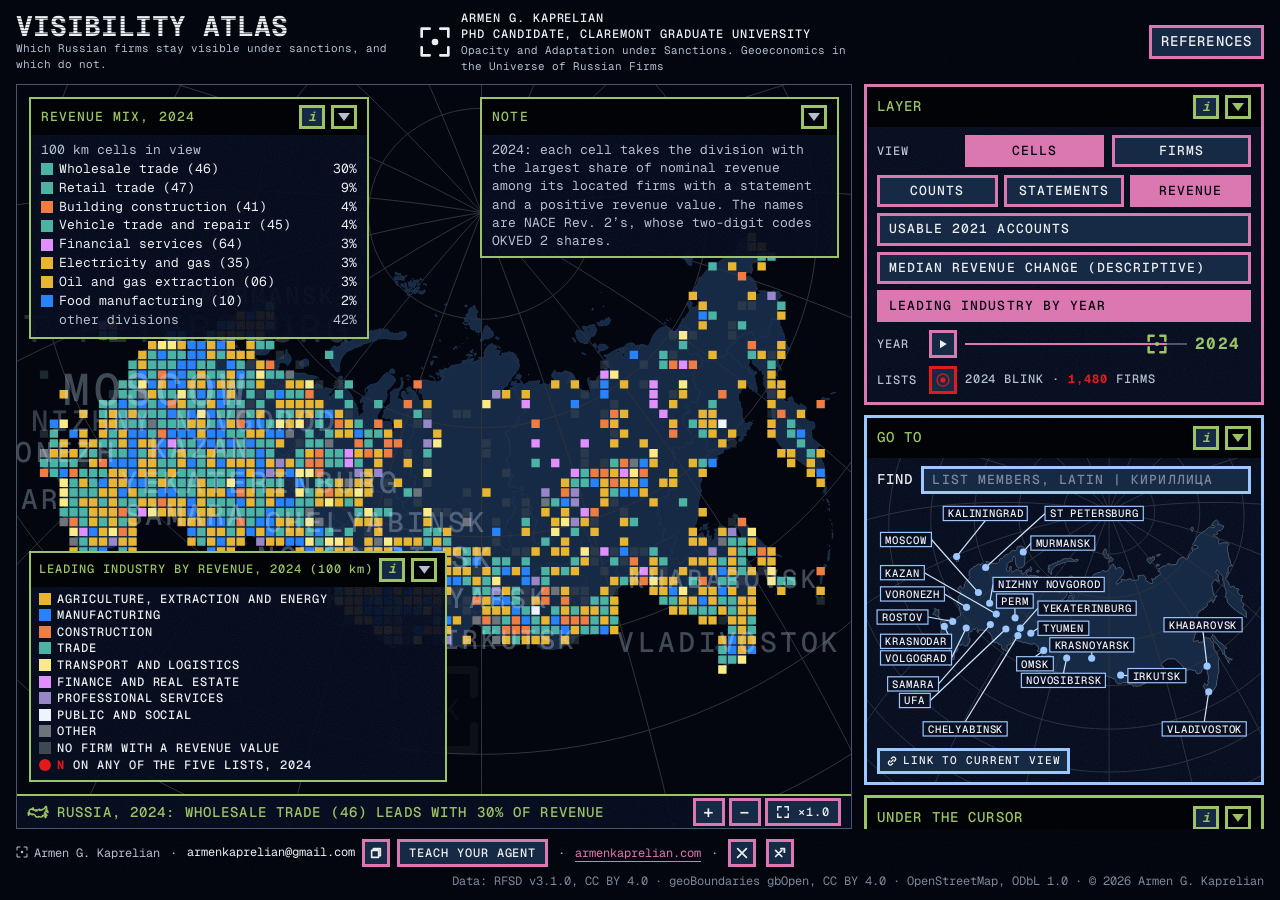
==== atlas/index.html @ c756eaf7 "Rename the Atlas year counter and replay control to Blink" ====
<!doctype html>
<html lang="en">
<meta charset="utf-8">
<meta name="viewport" content="width=device-width, initial-scale=1, viewport-fit=cover">
<meta name="author" content="Armen G. Kaprelian">
<link rel="icon" href="../favicon.svg" type="image/svg+xml">
<title>Visibility Atlas</title>
<meta name="claude:viewport-fit-sides" content="cover">
<meta name="build" content="local preview ec91ffa5ca37">
<style>
/* The atlas's and the explainer's Geist Mono, served from their own fonts/ folder (round 36, the author's decision of 2 November 2026, in
   place of IBM Plex Mono's fifteen subset files of round 20): Vercel's variable file, one face for every weight the pages use (400, 500 and
   700), from the geist npm package 1.9.0. SIL Open Font License 1.1: GeistMono-OFL.txt beside it. tools/publish-set.py inlines this file into
   both published pages; the lab's pages use the installed family and never load it. */
@font-face { font-family: 'Geist Mono'; font-style: normal; font-weight: 100 900; font-display: swap; src: url('fonts/GeistMono-Variable.woff2') format('woff2'); }
</style>
<style>
/* Layout: a map that fills the left, a reading panel on the right, provenance under every panel.
   Dark on every device, whatever the browser's colour scheme (round 10, 25 October 2026: the light media block is gone; the
   light theme and its button, round 15, were removed in round 30 on the author's request of 30 October 2026). The page shares the
   explainer's near-black navy stage with the lit navy land (round 9: css/theme.css). The two accents, fuchsia for
   the cursor layer and green for the context layer, never colour data; the full neon rests and the live variants show while
   something moves or has focus (the author's correction, 25 October 2026). */
:root {
  --stage: #03060E; --band: var(--stage); --bar: #020307; --land: #172A45; --border: #495669; --graticule: #2E333D;   /* the stage a step darker (round 15, the author's item 2: OKLab L 0.122, #060B18 at 0.152 before); the land, the panels and the data colours as they were */
  --ink: #ECEEF1; --muted: #B4C0D0; --dim: #7D889C; --grid: #0D162B; --panel: #091023; --panel-2: #0D162B;
  --accent: #79CDBF; --accent-strong: #C7F8E7; --fall: #F39523; --rise: #79CDBF; --below: #3C4852; --highlight: rgba(121,205,191,0.10);   /* the cyan ramp's steps 4 and 6; the diverging pair's classes 2 and 5 (round 10) */
  --ind-1: #E8B533; --ind-2: #2882F9; --ind-3: #ED7D43; --ind-4: #4CB3A4; --ind-5: #FBEB87; --ind-6: #E090FD; --ind-7: #9887C7; --ind-8: #ECF4FE; --ind-9: #6D747A;   /* the industry nine (round 10): the author's lit hues moved inside their semantic windows by the validator; the pairs in motion/README.md */
  --div-1: #FFB000; --div-2: #F39523; --div-3: #EA7719; --div-4: #50B5AA; --div-5: #79CDBF; --div-6: #A1E4D3; --zero: #6B7482;   /* the signed layers' pair (round 10): declines amber to orange, rises the cyan ramp's steps 3 to 5, the slate for no usable baseline */
  --control: #172A45; --control-on: #1F6F80; --treated: #E31A1C; --font: "Geist Mono", "DejaVu Sans Mono", "Liberation Mono", Menlo, Consolas, monospace;
  --cursor: #DB78B1; --cursor-live: #EB9AC6; --context: #9CC466; --context-live: #B9DC8D; --scheme: dark;   /* round 32 (1 November 2026, the author's instruction from a side chat's advice): warmer and a quarter less saturated than round 30's #EE69C0/#F49ED2 and #57CE70/#93E09E, OKLCH 0.70/0.14/346 and 0.77/0.13/128; measured: 6.6:1 and 9.5:1 as text on the panel, 7.1 and 10.1:1 for the stage on their fills, 27 normal, 22 protan and 14 deutan apart, 11.2 and 10.6 from the nearest data colour */
  --by: "Armen G. Kaprelian";   /* the authorship mark in the stylesheet (round 10, the author's item 17; read by nothing) */
  --go: #9CC8FF; --go-leader: #CFE6FF; --go-live: #FFFFFF;   /* the GO TO card's neutral: a cold pale blue for the card, its buttons, the minimap's dots and box strokes (the author's correction of 25 October, validated: 15.5 from the cyan ramp's pale end, 22.7 from the Manufacturing blue, 29.2 and 11.3 deutan from the fuchsia, 27.0 from the green); the minimap's leaders keep the paler ice; the hover full white */
  --ghost: #1F3350;   /* one step above the land (round 10): the hand-over outline, the ghost names, the hairline borders */
  --tile-ink: #CFE6FF;   /* the cursor tile's text (round 15, the author's item 6): a near-white ice, the minimap leaders' tone; 14.8:1 on the tile */
  --grain: url("data:image/svg+xml,%3Csvg xmlns='http://www.w3.org/2000/svg' width='128' height='128'%3E%3Cfilter id='g' x='0' y='0' width='100%25' height='100%25' color-interpolation-filters='sRGB'%3E%3CfeTurbulence type='fractalNoise' baseFrequency='0.9' numOctaves='2' stitchTiles='stitch' result='n'/%3E%3CfeColorMatrix in='n' type='matrix' values='0.333 0.333 0.333 0 0 0.333 0.333 0.333 0 0 0.333 0.333 0.333 0 0 0.333 0.333 0.333 0 0'/%3E%3CfeComponentTransfer%3E%3CfeFuncR type='linear' slope='2.5' intercept='-0.75'/%3E%3CfeFuncG type='linear' slope='2.5' intercept='-0.75'/%3E%3CfeFuncB type='linear' slope='2.5' intercept='-0.75'/%3E%3CfeFuncA type='linear' slope='2.5' intercept='-0.75'/%3E%3C/feComponentTransfer%3E%3CfeComponentTransfer%3E%3CfeFuncR type='discrete' tableValues='0 1'/%3E%3CfeFuncG type='discrete' tableValues='0 1'/%3E%3CfeFuncB type='discrete' tableValues='0 1'/%3E%3CfeFuncA type='table' tableValues='0.375 0 0.025'/%3E%3C/feComponentTransfer%3E%3C/filter%3E%3Crect width='128' height='128' filter='url(%23g)'/%3E%3C/svg%3E");   /* the surface grain (round 10, item 22): 2.5 percent on the dark theme */
  --grain-bar: url("data:image/svg+xml,%3Csvg xmlns='http://www.w3.org/2000/svg' width='128' height='128'%3E%3Cfilter id='g' x='0' y='0' width='100%25' height='100%25' color-interpolation-filters='sRGB'%3E%3CfeTurbulence type='fractalNoise' baseFrequency='0.9' numOctaves='2' stitchTiles='stitch' result='n'/%3E%3CfeColorMatrix in='n' type='matrix' values='0.333 0.333 0.333 0 0 0.333 0.333 0.333 0 0 0.333 0.333 0.333 0 0 0.333 0.333 0.333 0 0'/%3E%3CfeComponentTransfer%3E%3CfeFuncR type='linear' slope='2.5' intercept='-0.75'/%3E%3CfeFuncG type='linear' slope='2.5' intercept='-0.75'/%3E%3CfeFuncB type='linear' slope='2.5' intercept='-0.75'/%3E%3CfeFuncA type='linear' slope='2.5' intercept='-0.75'/%3E%3C/feComponentTransfer%3E%3CfeComponentTransfer%3E%3CfeFuncR type='discrete' tableValues='0 1'/%3E%3CfeFuncG type='discrete' tableValues='0 1'/%3E%3CfeFuncB type='discrete' tableValues='0 1'/%3E%3CfeFuncA type='table' tableValues='0.375 0 0.010'/%3E%3C/feComponentTransfer%3E%3C/filter%3E%3Crect width='128' height='128' filter='url(%23g)'/%3E%3C/svg%3E");   /* the title bars' grain (round 15): the panel tile with white at 0.010, so on #020307 the lift (about 2.5 levels) matches the drop the near-black allows */
  --grain-band: var(--grain);   /* the header and footer bands keep the panel grain (round 15) */
  --mk-tl: url("data:image/svg+xml,%3Csvg xmlns='http://www.w3.org/2000/svg' viewBox='0 0 8 8'%3E%3Cpath d='M1 7V1h6' fill='none' stroke='%23F49ED2' stroke-width='2' stroke-linecap='round' stroke-linejoin='round'/%3E%3C/svg%3E"); --mk-tr: url("data:image/svg+xml,%3Csvg xmlns='http://www.w3.org/2000/svg' viewBox='0 0 8 8'%3E%3Cpath d='M1 1h6v6' fill='none' stroke='%23F49ED2' stroke-width='2' stroke-linecap='round' stroke-linejoin='round'/%3E%3C/svg%3E"); --mk-br: url("data:image/svg+xml,%3Csvg xmlns='http://www.w3.org/2000/svg' viewBox='0 0 8 8'%3E%3Cpath d='M7 1v6H1' fill='none' stroke='%23F49ED2' stroke-width='2' stroke-linecap='round' stroke-linejoin='round'/%3E%3C/svg%3E"); --mk-bl: url("data:image/svg+xml,%3Csvg xmlns='http://www.w3.org/2000/svg' viewBox='0 0 8 8'%3E%3Cpath d='M7 7H1V1' fill='none' stroke='%23F49ED2' stroke-width='2' stroke-linecap='round' stroke-linejoin='round'/%3E%3C/svg%3E");   /* the focus-visible corners: the mark's brackets in the live cursor colour (W14b) */
  color-scheme: dark;
}
html, body { height: 100%; }
html { -webkit-text-size-adjust: 100%; text-size-adjust: 100%; }   /* round 19 (WebKit): iOS enlarges text when the phone turns to landscape without it */
body { margin: 0; background: var(--stage); color: var(--ink); font-family: var(--font); font-size: 14px; line-height: 1.4; font-variant-numeric: tabular-nums;
  padding-left: max(16px, env(safe-area-inset-left, 0px)); padding-right: max(16px, env(safe-area-inset-right, 0px)); padding-top: 10px; padding-bottom: max(10px, env(safe-area-inset-bottom, 0px)); box-sizing: border-box;   /* round 19 (WebKit): the bottom clears the home indicator */
  display: flex; flex-direction: column; gap: 10px; min-width: 0; }
/* The header, final (round 11, the author's item 8): three groups on one 44 px row, never touching. At the left the striped title with the tagline under it and no
   mark before it; at the centre one lock-up, the project mark at the height of two text lines (32 px) with the name and affiliation in tracked small capitals on the
   first line and the dissertation title in the muted tone on the second, left-aligned against the mark and centred as a unit on the header's width (two equal
   outer columns); at the right the REFERENCES button at the edge. Below about 1,400 px the lock-up drops the affiliation to a third line and lets the title wrap; on
   phones it stacks under the title, left-aligned. */
header { display: grid; grid-template-columns: minmax(0, 1fr) auto minmax(0, 1fr); align-items: center; column-gap: 18px; row-gap: 6px; min-height: 44px; flex: 0 0 auto; }   /* never shrinks over the map */
footer { flex: 0 0 auto; }
.hleft { display: grid; gap: 0; min-width: 0; justify-self: start; }
header h1 { font-size: 28px; line-height: 28px; margin: 0; font-weight: 700; text-transform: uppercase; }   /* VISIBILITY ATLAS (round 10); 28 px, the striped display size */
/* The striped display style (round 10, item 18): large type with half-opacity hairline gaps; on canvas eight bars per capital height, on the page a 3 px pitch (2 px bars, 1 px gaps,
   six and a half bars over the 19.5 px cap of a 28 px line) because a fractional pitch blurs under the mask's antialiasing; the mask's phase starts at the cap top (the
   baseline sits 24.5 px down a 28 px line box); on a span around the text, so the 18 px mark beside it stays whole; plain where masks are unsupported. */
@supports (mask-image: linear-gradient(#000, #000)) or (-webkit-mask-image: linear-gradient(#000, #000)) {
  .striped { -webkit-mask-image: repeating-linear-gradient(to bottom, #000 0, #000 2px, rgba(0, 0, 0, .5) 2px, rgba(0, 0, 0, .5) 3px); mask-image: repeating-linear-gradient(to bottom, #000 0, #000 2px, rgba(0, 0, 0, .5) 2px, rgba(0, 0, 0, .5) 3px); -webkit-mask-position: 0 5px; mask-position: 0 5px; }
}
.tagline { color: var(--muted); font-size: 11px; line-height: 16px; }   /* 11 px since round 11: the tagline must fit the outer column beside the centred lock-up at 1,600 px */
.hright { justify-self: end; display: flex; align-items: center; min-width: 0; }   /* the REFERENCES button at the right edge */
.lockup { justify-self: center; display: flex; align-items: center; gap: 10px; min-width: 0; }
.lockup .mk { width: 32px; height: 32px; margin: 0; flex: 0 0 auto; }
/* The byline and the about line (round 10, the author's item 16; in the lock-up since round 11): the name and affiliation in tracked small capitals, the dissertation title beneath in the muted tone, nothing larger. */
a.lockup { color: inherit; text-decoration: none; position: relative; }   /* the way home (28 October 2026): the lock-up links to the author's site, the name in the live fuchsia under the pointer */
a.lockup:hover .who { color: var(--cursor-live); }
.byline { text-align: left; min-width: 0; }
.byline .who { font-size: 12px; line-height: 16px; font-weight: 500; text-transform: uppercase; letter-spacing: 0.08em; color: var(--ink); white-space: nowrap; }
.byline .what { font-size: 11px; line-height: 16px; color: var(--muted); white-space: nowrap; }   /* 11 px (round 11): the lock-up's widest line, 561 px, leaves the outer columns room for the tagline at 1,600 px */
@media (max-width: 1599px) { .byline .who .sep { display: none; } .byline .who .aff { display: block; } .byline .what { white-space: normal; max-width: 400px; } }   /* below 1,600 px the affiliation on its own line and the title wrapping, so the three groups keep clear of each other (the tagline needs 436 px beside a two-line lock-up) */
.mk { display: inline-block; width: 1em; height: 1em; vertical-align: -0.12em; color: currentColor; }   /* the project mark (round 10, the author's item 14): four corner brackets and a centred dot */
footer .mk { width: 12px; height: 12px; margin-right: 6px; vertical-align: -1px; }
button, select { font: inherit; }
/* The chrome (round 10, the author's item 10 as corrected from the mock): every button carries a 3 px border in its role colour at rest, the live
   variant on hover, the pressed state the solid accent fill with the stage colour as text; no left-edge bar anywhere; the side column's cards 3 px,
   the map overlays their quieter widths; squared corners everywhere but the round listed-state glyphs; focus shows the mark's four corner brackets
   instead of a ring. Fuchsia: a control acts on the map (the Layer and Go to cards, the zoom box, the REFERENCES and pulse buttons, the tile); green:
   a panel only reads (the Under the cursor and chart cards, the legend, the note, the mix box, the scale bar, the strip, the method button). */
.btn { background: var(--control); color: var(--ink); border: 3px solid var(--cursor); border-radius: 0; padding: 4px 9px; cursor: pointer; position: relative; text-transform: uppercase; letter-spacing: 0.08em; font-weight: 500; }   /* interface labels in tracked capitals (round 10, the author's widening of T4) */
.btn:hover { border-color: var(--cursor-live); }
.btn:disabled { opacity: 0.4; cursor: default; }
.ui { text-transform: uppercase; letter-spacing: 0.08em; font-weight: 500; }   /* the same for spans: the year label and value, the mix box title, the view label, the note's label */
.u { text-transform: none; }   /* a unit symbol inside a tracked label keeps its case (km, m) */
.btn[aria-pressed="true"], .btn.on { background: var(--cursor); color: var(--stage); border-color: var(--cursor); }
.btn[aria-pressed="true"]:hover, .btn.on:hover { background: var(--cursor-live); border-color: var(--cursor-live); }
.btn.info { border-color: var(--context); color: var(--context); width: 28px; height: 28px; padding: 0; display: inline-grid; place-items: center; font-weight: 700; font-style: italic; text-transform: none; letter-spacing: 0; }   /* the method button: the green role (round 10) */
.btn.info:hover { border-color: var(--context-live); color: var(--context-live); }
.btn.info[aria-expanded="true"] { background: var(--context); color: var(--stage); border-color: var(--context); }
.btn.more { border-color: var(--context); color: var(--muted); font-size: 11px; padding: 2px 8px; justify-self: start; }
.btn.more:hover { border-color: var(--context-live); color: var(--ink); }
.btn:focus-visible, .toggle:focus-visible, .mapwrap:focus-visible, a.lockup:focus-visible { outline: none; }
.btn:focus-visible::after, .toggle:focus-visible::after, .mapwrap:focus-visible::after, a.lockup:focus-visible::after { content: ""; position: absolute; inset: -6px; pointer-events: none; z-index: 6; background: var(--mk-tl) left top / 8px 8px no-repeat, var(--mk-tr) right top / 8px 8px no-repeat, var(--mk-bl) left bottom / 8px 8px no-repeat, var(--mk-br) right bottom / 8px 8px no-repeat; }
.mapwrap:focus-visible::after { inset: 2px; }
main { flex: 1 1 auto; min-height: 0; display: grid; grid-template-columns: minmax(0, 1fr) clamp(400px, 20vw, 520px); gap: 12px; }   /* the side column: 400 px up to 2,000 px wide, then a fifth of the viewport to 520 px (the author's screen of 25 October, about 2,500 px wide, had the minimap and the cards at 400 px) */
/* Below 900 px the page scrolls: the map is a fixed-height block and the panels stack under it (the earlier
   viewport-locked layout squeezed the panels into a strip on a phone). */
@media (max-width: 900px) { html, body { height: auto; min-height: 100%; } main { display: block; } .mapwrap { height: 62vh; min-height: 360px; max-height: 560px; margin-bottom: 12px; } .side { overflow: visible; } header { display: flex; flex-wrap: wrap; align-items: center; } .hleft { flex: 1 1 auto; } .hright { margin-left: auto; } .lockup { flex: 1 0 100%; justify-content: flex-start; order: 3; } .byline .who { white-space: normal; } }   /* on phones the lock-up stacks under the title, left-aligned, the theme button at the right of the title row (round 11) */
.mapwrap { position: relative; min-height: 360px; background: var(--stage); border: 1px solid var(--border); border-radius: 0; overflow: hidden; cursor: grab; touch-action: none; user-select: none; -webkit-user-select: none; }
.mapwrap.dragging { cursor: grabbing; }
.mapwrap.clickable { cursor: pointer; }
.mapwrap.zoomable { cursor: zoom-in; }
.mapwrap canvas { position: absolute; inset: 0; width: 100%; height: 100%; display: block; }
#field, #field2d, #marks, #overlay { pointer-events: none; }
.mapwrap { --lift: 0px; }
.mapwrap.strip-open { --lift: 34px; }   /* the open line lifts the legend clear of itself (round 9's strip at 26 px, 34 px since round 10); since round 37 the zoom buttons sit inside the bar on a wide map and only a phone-width map's zoom column lifts with it */
.mapwrap.strip-open.narrow { --lift: 58px; }   /* the two-line form on a phone-width map (round 12, part D) */
.maplegend { position: absolute; left: 12px; bottom: calc(12px + var(--lift)); background: color-mix(in srgb, var(--panel) 92%, transparent); padding: 6px 8px; border-radius: 0; border: 2px solid var(--context); font-size: 12px; line-height: 1.3; max-width: calc(100% - 136px); max-height: calc(100% - 24px - var(--lift)); overflow-y: auto; box-sizing: border-box; }   /* a legend taller than the map (the industry legend on a phone) scrolls inside it (round 9) */   /* clears the right-hand column (the zoom box and the scale bar, 100 px) with margins */
.lhead { display: flex; align-items: center; gap: 6px; }
.lhead .ltitle { flex: 1 1 auto; min-width: 0; }
.toggle { background: transparent; color: var(--muted); border: 3px solid var(--context); border-radius: 0; width: 26px; height: 24px; padding: 0; cursor: pointer; font-size: 12px; line-height: 1; flex: 0 0 auto; position: relative; display: grid; place-items: center; }
.toggle::before { content: ""; display: block; width: 12px; height: 8px; background: currentColor; clip-path: polygon(0 0, 100% 0, 50% 100%); }   /* the triangle drawn, not set in type (the author's request of 25 October 2026): 12 by 8 px inside the 20 by 18 px box, the same on every device; collapsed, it points right */
.toggle[aria-expanded="false"]::before { width: 8px; height: 12px; clip-path: polygon(0 0, 100% 50%, 0 100%); }
.toggle:hover { border-color: var(--context-live); color: var(--ink); }
.maplegend .sw { display: inline-block; width: 12px; height: 12px; vertical-align: -2px; margin-right: 6px; border-radius: 0; }
.maplegend .sw.dot { border-radius: 50%; box-sizing: border-box; }
.maplegend .sw.bars { background: var(--c); -webkit-mask-image: repeating-linear-gradient(to bottom, #000 0, #000 2px, rgba(0, 0, 0, .5) 2px, rgba(0, 0, 0, .5) 3px); mask-image: repeating-linear-gradient(to bottom, #000 0, #000 2px, rgba(0, 0, 0, .5) 2px, rgba(0, 0, 0, .5) 3px); }   /* a ramp swatch as five 2 px bars with half-opacity 1 px gaps (round 10; a hard-stop stripe, not a tonal gradient) */
.loc { text-transform: uppercase; letter-spacing: 0.08em; font-weight: 500; }   /* place names in tracked capitals (round 10) */
.tooltip b.loc { font-size: 11.5px; }
.kv b.loc { font-size: 12px; }
.maplegend .row { margin: 1px 0; text-transform: uppercase; letter-spacing: 0.08em; font-weight: 500; padding-left: 18px; text-indent: -18px; }   /* legend row labels in tracked capitals (round 10); a wrapped row hangs under its text, not under the swatch */
.maplegend .row.p { text-transform: none; letter-spacing: 0; font-weight: 400; padding-left: 0; text-indent: 0; }   /* the legend's sentence lines stay mixed case */
.lhead .ltitle { text-transform: uppercase; letter-spacing: 0.08em; font-weight: 500; color: var(--context); }   /* the overlays' titles in the neon green (25 October) */
.lhead .ltitle b { font-weight: 500; }
.mapnote { position: absolute; right: 12px; top: 12px; background: color-mix(in srgb, var(--panel) 92%, transparent); padding: 6px 10px; border-radius: 0; border: 2px solid var(--context); font-size: 13px; color: var(--muted); max-width: 43%; box-sizing: border-box; }   /* 43 percent beside the legend's 53 (round 10: the wider type) */
.mapnote .nhead { display: flex; align-items: center; justify-content: space-between; gap: 10px; }   /* the title row with the toggle at the top right, as on every other panel (round 15, the author's rule of 26 October 2026; the toggle had stood at the left) */
.mapwrap.narrow .mapnote { font-size: 11.5px; line-height: 1.3; max-width: 62%; }   /* a phone-width map: a smaller, wider note that ends above the scale bar (round 10) */
.mapwrap:not(.narrow) .maplegend { max-width: min(calc(100% - 256px), 53%); }   /* the legend and the note never share the map's width (round 10) */
.mapwrap.mix-on .maplegend { max-height: calc(100% - 74px - var(--lift)); }   /* with the mix box present the legend ends below its stub and scrolls inside (round 10) */
.mapnote .nlabel { color: var(--context); }
.mixbox { position: absolute; left: 12px; top: 12px; z-index: 3; background: color-mix(in srgb, var(--panel) 92%, transparent); padding: 6px 10px 8px; border-radius: 0; border: 2px solid var(--context); font-size: 13px; width: 340px; max-width: calc(100% - 24px); box-sizing: border-box; }   /* the revenue mix (round 9: the industry layer's live breakdown */
.mixbox .mhead { display: flex; align-items: center; gap: 6px; }
.mixbox .mhead b { flex: 1 1 auto; min-width: 0; text-transform: uppercase; letter-spacing: 0.08em; font-weight: 500; color: var(--context); }
.mixbox .r { display: flex; align-items: baseline; gap: 6px; line-height: 1.45; }
.mixbox .r .sw { flex: 0 0 auto; width: 12px; height: 12px; border-radius: 0; align-self: center; }
.mixbox .r .nm { flex: 1 1 auto; min-width: 0; overflow: hidden; text-overflow: ellipsis; white-space: nowrap; }
.mixbox .r .pc { flex: 0 0 auto; font-variant-numeric: tabular-nums; }
.mixbox #mixrows { min-height: calc(9 * 1.45em); }
.mixbox.closed { width: auto; }
.zoombox { position: absolute; right: 12px; bottom: calc(12px + var(--lift)); z-index: 4; width: 220px; box-sizing: border-box; display: flex; flex-direction: row; gap: 4px; padding: 4px; border-radius: 0; border: 2px solid var(--cursor); background: color-mix(in srgb, var(--panel) 92%, transparent); }
.zoombox .btn { flex: 0 0 40px; width: 40px; min-width: 0; height: 40px; padding: 0; display: grid; place-items: center; font-size: 22px; line-height: 1; font-weight: 500; }
.zoombox #zoom-fit { flex: 1 1 auto; width: auto; display: flex; align-items: center; justify-content: center; gap: 10px; }   /* the fit button takes the row's remaining width and shows the zoom as a factor of the country view (round 12, part D) */
.zoombox .zf { font-size: 12px; font-weight: 500; letter-spacing: 0.08em; font-variant-numeric: tabular-nums; }
.zoombox .btn svg { width: 18px; height: 18px; }
.mapwrap.narrow .zoombox { flex-direction: column; width: 100px; }   /* a phone-width map keeps the column */
.mapwrap.narrow .zoombox .btn { flex: 0 0 auto; width: 100%; }
@media (pointer: coarse) { .zoombox .btn { height: 44px; } }
/* Round 37 (the author's request of 3 November 2026): on a map 600 px wide or more the zoom buttons sit at the right end of the context line, the map's footer, in
   place of a box floating above it; the script moves the box into the line there (applyStrip). The line is the box's frame, so the box loses its own. */
.ctx > .zoombox { position: static; margin-left: auto; width: auto; flex: 0 0 auto; border: 0; padding: 0; background: transparent; background-image: none; gap: 4px; pointer-events: auto; z-index: auto; }
.ctx > .zoombox .btn { flex: 0 0 32px; width: 32px; height: 28px; font-size: 18px; }
.ctx > .zoombox #zoom-fit { flex: 0 0 auto; width: auto; padding: 0 8px; gap: 8px; }
.ctx > .zoombox .btn svg { width: 14px; height: 14px; }
@media (pointer: coarse) { .ctx > .zoombox .btn { height: 36px; } .ctx:not(.narrow) { height: 44px; } .mapwrap.strip-open:not(.narrow) { --lift: 44px; } }
/* The cursor tile (round 9): the glance view that follows the cursor, its border in the cursor colour (muted at rest, full while
   the cursor moves), tabular monospace figures, a class-mix bar on the industry layer and a footer with the coordinate and the scale. */
.tooltip { position: absolute; pointer-events: none; background: var(--panel); color: var(--ink); border: 2px solid var(--cursor); border-radius: 0; padding: 7px 9px; font-size: 13px; line-height: 1.35; max-width: min(320px, calc(100% - 16px)); display: none; z-index: 5; font-variant-numeric: tabular-nums; transition: border-color .15s; }
.tooltip b { font-variant-numeric: tabular-nums; }
.mapwrap.cursor-live .tooltip { border-color: var(--cursor-live); }
.mapwrap.narrow .tooltip { max-width: 64%; font-size: 12px; padding: 5px 7px; line-height: 1.3; }
.mapwrap.narrow .tooltip.docked { max-width: none; box-sizing: border-box; }   /* the docked tile on a phone map (round 14): the map's width less 12 px margins, set by the script as its outer width */
.mapwrap.narrow .t-foot { font-size: 11px; }   /* a phone-width map: the tile leaves room beside it for the zoom box and the scale bar (round 9) */
.tile .num { font-family: var(--font); font-size: 12px; font-variant-numeric: tabular-nums; }
.t-foot { display: flex; flex-wrap: wrap; justify-content: space-between; gap: 2px 10px; margin-top: 5px; padding-top: 4px; border-top: 1px solid var(--grid); font-size: 11.5px; color: var(--context); white-space: nowrap; }
.t-foot .firms { flex: 1 0 100%; }
/* The tile's profile box (round 15, the author's item 9) was removed in round 30 (the author's request of 30 October 2026): the profile shows in the UNDER THE CURSOR card only. */
/* The PROFILE block in the UNDER THE CURSOR card (9C): the whole profile of the region, the city window or the listed firm under the cursor. */
.profile { margin: 8px 0 4px; padding-top: 6px; border-top: 1px solid var(--grid); font-size: 12px; line-height: 1.4; }
.profile .ph { color: var(--muted); text-transform: uppercase; letter-spacing: 0.08em; font-weight: 500; font-size: 11px; margin-bottom: 3px; }
.profile p { margin: 0; }   /* the firms in view on their own line under the coordinate and the scale (round 11, item 3) */
.mapwrap.cursor-live .t-foot { color: var(--context-live); }
.tooltip .t-l1 { display: flex; justify-content: space-between; align-items: center; gap: 10px; }   /* the Cells view's first line with the listed count at its right end (round 14) */
.tooltip .lc { flex: 0 0 auto; display: inline-flex; align-items: center; gap: 5px; color: var(--treated); font: 700 19px/1 var(--font); font-variant-numeric: tabular-nums; }
.tooltip .lc .dot { width: 10px; height: 10px; border-radius: 50%; background: var(--treated); }   /* the legend's solid red dot, 10 px since round 15 (the author's item 6; 14 px before) */
.maplegend .lcn { color: var(--treated); font-weight: 700; }
.lhead .btn.info.linfo, .mhead .btn.info.linfo, .chead .btn.info.cinfo { width: 26px; height: 24px; flex: 0 0 auto; font-size: 13px; }   /* every i at the toggle's size, just left of it (round 15, the author's rule of 26 October 2026) */   /* the legend's reading side (round 14): the METHOD button's green "i", at the collapse toggle's size */
.btn.info[aria-pressed="true"] { background: var(--context); color: var(--stage); border-color: var(--context); }
.maplegend .lg-read { width: 0; min-width: 100%; }   /* the reading side wraps to the key side's width and never widens the box */
.maplegend:not(.reading) .lg-read { display: none; }
.maplegend.reading .lg-key { visibility: hidden; height: 0; overflow: hidden; }   /* hidden, the key side still sets the box's width */
.maplegend .lg-read .row.p { margin: 4px 0; }
.maplegend .row.h { padding-left: 0; text-indent: 0; margin-top: 6px; color: var(--muted); }   /* a group's header inside the key: the listed marks (round 14) */
#tipbody { color: var(--tile-ink); }   /* the tile's text in its own ice (round 15, item 6; round 14 had the GO TO card's) */
.find { display: flex; align-items: center; gap: 8px; margin: 0 0 10px; }   /* the search by name in the GO TO card (round 14): FIND on the input's row like VIEW, METHOD and YEAR, the field in the card's ice with square corners */
.find .flabel { flex: 0 0 auto; }
.fbox { position: relative; flex: 1 1 auto; min-width: 0; }
.fbox input, .linkfield { width: 100%; box-sizing: border-box; background: var(--control); color: var(--ink); border: 3px solid var(--go); border-radius: 0; padding: 5px 8px; font: 13px/1.3 var(--font); }
.fbox input::placeholder { color: var(--dim); opacity: 1; text-transform: uppercase; letter-spacing: 0.08em; font-weight: 500; }   /* the placeholder is interface text: the card's tracked capitals; typed names keep their case */
@media (max-width: 399.98px) { .fbox input::placeholder { font-size: 12px; } }   /* a phone's input is too narrow for the placeholder at 13 px: the preset buttons' 12 px (the author's rule; it fits from a 379 px viewport) */
@media (max-width: 378.98px) { .fbox input::placeholder { font-size: 11px; } }   /* narrower phones (375 and 360 px): 11 px, the page's smallest text, rather than a clipped placeholder */
.fbox input { height: 28px; padding-top: 0; padding-bottom: 0; }   /* 28 px, the height of the i buttons and the year row's pulse button (round 15, item 5.3B; 33 px before) */
.fbox input:focus, .linkfield:focus { outline: none; border-color: var(--go-live); }
.flist { position: absolute; left: 0; right: 0; top: calc(100% - 3px); z-index: 8; background: var(--panel); border: 3px solid var(--go); max-height: 360px; overflow-y: auto; }
.flist .fo { display: block; width: 100%; text-align: left; background: transparent; color: var(--ink); border: 0; border-radius: 0; padding: 5px 8px; font: 13px/1.3 var(--font); cursor: pointer; }
.flist .fo + .fo { border-top: 1px solid var(--grid); }
.flist .fo.on, .flist .fo:hover { background: var(--control); }
.flist .fo .fm { display: block; margin-left: 16px; color: var(--muted); font-size: 12px; }
.flist .none { padding: 6px 8px; color: var(--muted); font-size: 12px; text-transform: uppercase; letter-spacing: 0.08em; font-weight: 500; }
.linkrow { display: flex; align-items: center; gap: 8px; margin-top: 8px; flex-wrap: wrap; }   /* the link to this view (round 14), under the presets */
.linkrow .btn { font-size: 11px; padding: 2px 6px; display: inline-flex; align-items: center; gap: 5px; }
.linkrow .btn svg { width: 12px; height: 12px; display: block; }
.linkrow .lstatus { font-size: 11px; color: var(--muted); text-transform: uppercase; letter-spacing: 0.08em; font-weight: 500; }
.linkfield { margin-top: 6px; font-size: 12px; }   /* the tile's text in the GO TO card's ice (round 14, the author's request); the footer keeps the reading green, the listed count its red */
@supports (-webkit-touch-callout: none) { .fbox input, .linkfield { font-size: 16px; } }   /* round 19 (WebKit): iOS zooms the page into a focused field under 16 px; only iOS WebKit knows this property, so other browsers keep 13 and 12 px */
/* The context line (round 9: one quiet line along the bottom of the map in the context colour, with the region's outline; round 37, the author's request of
   3 November 2026: the map's footer, the sentence at its left and the zoom buttons at its right end, so nothing floats above it and nothing changes size;
   its rule the neutral of the page's bands with the .neutral class, the reading green without it, for the author's pick). */
.ctx { position: absolute; left: 0; right: 0; bottom: 0; height: 34px; display: flex; align-items: center; gap: 8px; padding: 0 10px; box-sizing: border-box; background: color-mix(in srgb, var(--panel) 92%, transparent); border-top: 2px solid var(--context); font-size: 13px; color: var(--context); z-index: 3; pointer-events: none; }   /* the context line: 34 px (round 10) */
.ctx.neutral:not(.narrow) { border-top: 1px solid var(--border); }
.ctx:not(.narrow) .toggle { display: none; }   /* round 37: the map's footer does not collapse; the phone's two-line form keeps its toggle */
.ctx .toggle { pointer-events: auto; color: var(--context); }
.ctx.narrow .ctxt .t { white-space: normal; }   /* the phone's two-line form (round 12, part D) */
.ctx .toggle:hover { color: var(--context-live); }
.ctx.closed { left: auto; right: 244px; bottom: 12px; height: auto; padding: 2px; border-top: 0; border-radius: 0; }   /* the stub clears the 220 px zoom row (12 + 220 + 12) */
.mapwrap.narrow .ctx.closed { right: 12px; bottom: 156px; }   /* a phone-width map: the stub above the zoom column (12 + 140 + 4), where the ruler sat until round 30 */
@media (pointer: coarse) { .mapwrap.narrow .ctx.closed { bottom: 168px; } }   /* above a touch phone's taller zoom column (12 + 152 + 4), after the rule above so it wins */
.ctx.closed .glyph, .ctx.closed .ctxt { display: none; }
.ctx .glyph { width: 22px; height: 22px; flex: 0 0 auto; overflow: visible; }
.ctx .glyph path { fill: none; stroke: var(--context); stroke-width: 1.5; stroke-linejoin: round; stroke-linecap: round; stroke-dasharray: 100; stroke-dashoffset: 0; opacity: 1; transition: stroke-dashoffset .4s ease-out, opacity .3s, stroke .3s; }
.ctx .glyph path.live { stroke: var(--context-live); }
.ctx .glyph path.nt { transition: none; }
.ctx .glyph path.out { opacity: 0; }
/* The context line (round 9; the data wire that scrolled here from round 10 was removed in round 30, the author's request of 30 October 2026): the two stacked
   spans crossfade as round 9's strip did and take the short form when the full one would clip; on a phone-width map one fact at a time over two lines of 13 px. */
.ctxt { position: relative; flex: 1 1 auto; min-width: 0; height: 24px; line-height: 24px; font-size: 14px; overflow: hidden; pointer-events: auto; display: flex; align-items: center; }
.ctxt > .lead { display: grid; flex: 1 1 auto; width: auto; max-width: 100%; min-width: 0; height: 24px; color: var(--context); }
.ctx.narrow .ctxt, .ctx.narrow .ctxt > .lead { height: 48px; font-size: 13px; }   /* 36 characters a line */
.ctx.narrow:not(.closed) { height: 58px; padding: 0 6px 0 10px; }
.ctx.narrow .ctxt .t.tip { text-transform: none; letter-spacing: 0; font-weight: 400; }   /* a tip of up to 68 characters fits two lines in sentence case; in capitals it would need three */
.ctxt .t:not(.tip) { text-transform: uppercase; letter-spacing: 0.08em; font-weight: 500; }   /* the line in tracked capitals (round 15, the author's decision of 26 October 2026); unit symbols keep their case through .u */
.ctxt .t { grid-area: 1 / 1; min-width: 0; white-space: nowrap; overflow: hidden; text-overflow: ellipsis; opacity: 1; transition: opacity .3s, color .3s; }
.ctxt .t.hid { opacity: 0; }
.ctxt .t.live { color: var(--context-live); }
.ctxt .num { font-variant-numeric: tabular-nums; }
.ctxt .t.tip { text-transform: uppercase; letter-spacing: 0.08em; font-weight: 500; }   /* the strip's tips in tracked capitals (round 10) */
@media (prefers-reduced-motion: reduce) { .ctx .glyph path, .ctxt .t, .tooltip { transition: none !important; } .slider .thumb path { transition: none !important; transform: none !important; } .yearrow .yr, .slider .thumb, .yearrow .pulse { transition: none !important; } }
.side { display: flex; flex-direction: column; gap: 10px; min-width: 0; overflow: auto; }
.card { background: var(--panel); border-radius: 0; border: 3px solid var(--context); padding: 8px 10px; min-width: 0; }
.card.act { border-color: var(--cursor); }
/* The GO TO card (round 10, the author's item 21): travel neither acts on the data nor reads it, so the card and its buttons take the page's neutral, the ink,
   with the pressed city (the preset the camera sits at) in a solid ink fill and the hover in full white; every other panel keeps its role colour. */
.card.go { border-color: var(--go); position: relative; isolation: isolate; }
.cardgrat { position: absolute; left: 0; top: 0; z-index: -1; pointer-events: none; overflow: hidden; }   /* the graticule behind the GO TO card's controls (round 15, item 14A revised): above the card's own background, below everything in it */
.cardgrat path { fill: none; stroke: var(--graticule); stroke-width: 1; vector-effect: non-scaling-stroke; }   /* the GO TO card's neutral (item 21, amended 25 October): travel neither acts on the data nor reads it */
.card.go .btn { border-color: var(--go); }
.card.go .btn:hover { border-color: var(--go-live); }
.card.go .btn[aria-pressed="true"] { background: var(--go); color: var(--stage); border-color: var(--go); }
.card.go .btn.info { border-color: var(--context); } .card.go .btn.info:hover { border-color: var(--context-live); }   /* the GO TO card's i in the green of every i (round 15, the author's item 5.3) */
.card.go .btn[aria-pressed="true"]:hover { background: var(--go-live); border-color: var(--go-live); }
.card h2 { font-size: 14px; letter-spacing: 0.08em; text-transform: uppercase; color: var(--context); margin: 0; font-weight: 500; }
/* Collapse toggles on the six cards (the author's addition of 25 October, before step 5): the map overlays' square toggle at the right of the title row, in the neon green with the
   fuchsia focus corners; collapsed, a card shows its title row only; the state remembered per viewer; all open by default on every screen. */
.chead { display: flex; align-items: center; justify-content: space-between; gap: 8px; min-width: 0; }
.chead h2 { flex: 1 1 auto; min-width: 0; }
.chead .ctoggle { margin-left: -2px; }   /* the i and the toggle 6 px apart, as in the legend's title row */
/* The cards' reading blocks (round 15): under the title row, closed by default and remembered per viewer; the chart's or the panel's caption, how to read it and what the
   chapter finds there, in the muted tone at 12 px. */
.cread { color: var(--muted); font-size: 12px; line-height: 1.4; margin: 0 0 8px; padding-bottom: 8px; border-bottom: 1px solid var(--grid); }
.cread p { margin: 0 0 6px; }
.cread p:last-child { margin-bottom: 0; }
.cread .h { color: var(--ink); text-transform: uppercase; letter-spacing: 0.08em; font-weight: 500; font-size: 11px; }
.mixbox .mread { font-size: 12px; line-height: 1.4; color: var(--muted); }
.mixbox .mread p { margin: 0 0 6px; }
.ctoggle { color: var(--context); }
.card .cbody { margin-top: 8px; }   /* the card titles in the neon green at rest (the author's correction of 25 October; 14.4:1 on the panel) */
.card .prov { color: var(--dim); font-size: 12px; margin-top: 6px; line-height: 1.35; }
/* The method block (round 10, the author's correction): under VIEW, a green i button toggles the block, collapsed by default and remembered; the block shows two lines
   under a fade with a More toggle (remembered too); the first section follows the view and the layer, the second holds the reading notes. */
.method { display: grid; gap: 6px; margin: 0 0 8px; padding-bottom: 8px; border-bottom: 1px solid var(--grid); }   /* under the LAYER card's title row since round 15, ruled off like the other cards' reading blocks */
.method[hidden] { display: none; }   /* the hidden attribute must win over the grid display */
[hidden] { display: none !important; }   /* as the published host's skeleton rules (round 10): a hidden element never shows through its own display rule, the pulse button in the Cells view included */
/* The surface grain (round 10, the author's item 22): one 128 px fractal-noise tile (feTurbulence, two octaves, stitched, desaturated) as a second background layer on every
   chrome surface, each pixel black or white with an alpha sized to the theme's surface so the lift and the drop are equal (about 6 levels, 2.5 percent of the range; the header and footer bands with their own alphas), composited normally; never on the map
   canvas or in the video; the audit's guard measures the text contrast on a grained patch against the plain surface (within 0.05). The nograin class clears it for that measure. */
.card, .maplegend, .tooltip, .mixbox, .ctx, .zoombox, .mapnote, .popout, header, footer { background-image: var(--grain); background-size: 128px 128px; background-repeat: repeat; }
header, footer { background-color: var(--band); background-image: var(--grain-band); }   /* the bands (round 15): the stage and the panel grain */
/* The title bars (round 15, the author's revision of 26 October 2026, for every panel): the row with the title, the i and the toggle on a bar halfway from the stage to black
   (#020307, the sRGB midpoint of #03060E and #000000). The bar spans the panel
   inside its border, as its top layer: over the GO TO card's graticule, which runs on under it. A collapsed panel is its bar. */
.card > .chead, .maplegend > .lhead, .mapnote > .nhead, .mixbox > .mhead, .popout > .pohead { background-color: var(--bar); background-image: var(--grain-bar); background-size: 128px 128px; background-repeat: repeat; }
.card > .chead { margin: -8px -10px 0; padding: 8px 10px; }
.card.collapsed > .chead { margin-bottom: -8px; }
.maplegend > .lhead { margin: -6px -8px 0; padding: 5px 8px; }
.maplegend > .lbody { margin-top: 5px; }
.maplegend:has(> .lbody[hidden]) > .lhead { margin-bottom: -6px; }
.mapnote > .nhead { margin: -6px -10px 0; padding: 6px 10px; }
.mapnote > .lbody { margin-top: 6px; }
.mapnote:has(> .lbody[hidden]) > .nhead { margin-bottom: -6px; }
.mixbox > .mhead { margin: -6px -10px 0; padding: 6px 10px; }
.mixbox > #mixbody { margin-top: 6px; }
.mixbox.closed > .mhead { margin-bottom: -8px; }
.popout > .pohead { margin: -8px -10px 0; padding: 8px 10px; }
.nograin .card, .nograin .maplegend, .nograin .tooltip, .nograin .mixbox, .nograin .ctx, .nograin .zoombox, .nograin .mapnote, .nograin .popout, .nograin header, .nograin footer, .nograin .card > .chead, .nograin .maplegend > .lhead, .nograin .mapnote > .nhead, .nograin .mixbox > .mhead, .nograin .popout > .pohead { background-image: none; }

.method .mtext p { margin: 0 0 6px; }
.method .mtext h3 { font-size: 12px; margin: 6px 0 2px; color: var(--muted); }
.method .mtext.clamped { max-height: calc(2 * 1.35 * 12px); overflow: hidden; -webkit-mask-image: linear-gradient(to bottom, black 45%, transparent 100%); mask-image: linear-gradient(to bottom, black 45%, transparent 100%); }
.method .mtext.clamped h3, .method .mtext.clamped #methodread, .method .mtext.clamped #layerprov { display: none; }   /* the clamp shows the intro's first two lines */
.controls { display: flex; flex-wrap: wrap; gap: 6px; }
.controls .btn { font-size: 13px; }
#modes { margin-bottom: 8px; display: grid; grid-template-columns: auto 1fr 1fr; align-items: center; gap: 6px 8px; }   /* the view as an equal pair after its label; its label and the layers' group names share one column (round 15, the author's choice of 27 October 2026: C, revised) */
#layers { display: grid; grid-template-columns: auto 1fr; gap: 6px 8px; align-items: start; }   /* the layers in three groups, each name at the left of its buttons, the buttons one width, their labels at the left */
#layers .btn { grid-column: 1 / -1; text-align: left; }   /* round 32 (1 November 2026): the layer buttons span the card under the group tabs */
#layers .gtabs { grid-column: 1 / -1; display: grid; grid-template-columns: 1fr 1fr 1fr; gap: 6px; }   /* the group tabs, COUNTS | STATEMENTS | REVENUE (round 32) */
#layers .gtabs .btn { grid-column: auto; text-align: center; }
#layers .btn.fmark { grid-column: 2; }
#layers .btn[hidden] { display: none; }
#layers .glabel { grid-column: 1; padding-top: 7px; }   /* level with the first button's text */
#layerprov .h { color: var(--ink); text-transform: uppercase; letter-spacing: 0.08em; font-weight: 500; font-size: 11px; }   /* the new layers' reading texts (round 16) */
#layerprov .rb { display: block; margin-top: 6px; }   /* one short block per head (round 16) */
#layers .glabel:not(:first-child), #layers .glabel:not(:first-child) + .btn { margin-top: 4px; }   /* a little air between the groups */
#modes .modelabel, #layers .glabel { width: calc(10ch + 0.8em); color: var(--muted); font-size: 12px; text-transform: uppercase; letter-spacing: 0.08em; font-weight: 500; }   /* one width for VIEW and the three names, the width of STATEMENTS */
#modes .modelabel { align-self: center; text-transform: uppercase; letter-spacing: 0.08em; font-weight: 500; }
.yearrow { margin-top: 8px; }
/* The year block as two rows of the card (round 37, the author's request of 3 November 2026 after four forms were set aside): each row is a label at the start of
   the card's label column (the VIEW label's width, 10ch + 0.8em at 12 px), its button at the column's end, and its content in the column where CELLS and the layer
   buttons begin, so the slider and the LISTS sentence share one left edge and the run and red buttons stand in one column. YEAR: the run button, the slider, the
   value. LISTS: the red button and its count, the firms added to one of the five lists in the year shown (round 15's item 4B, shortened to one line). The blink
   comparator that shared the second line (item 7A) was removed in round 30. */
.yearrow .yline, .yearrow .yline2 { display: grid; grid-template-columns: calc(10ch + 0.8em) minmax(80px, 1fr) auto; column-gap: 8px; align-items: center; font-size: 12px; }
.yearrow .yline2 { margin-top: 8px; }
.yearrow .yline2[hidden] { display: none; }
.yearrow .rlabel { grid-area: 1 / 1; justify-self: start; color: var(--muted); font-size: 12px; text-transform: uppercase; letter-spacing: 0.08em; font-weight: 500; }   /* as VIEW and MARKS */
.yearrow .yrun, .yearrow .pulse { grid-area: 1 / 1; justify-self: end; }
.yearrow .slider { grid-column: 2; }
.yearrow .yr { grid-column: 3; }
.yearrow .plabel { grid-column: 2 / -1; min-width: 0; text-transform: uppercase; letter-spacing: 0.08em; font-weight: 500; font-size: 12px; line-height: 1.3; color: var(--muted); }   /* the count and its sentence under the slider, on two lines only where the column is short */
.yearrow .plabel.zero { opacity: 0.55; }   /* no firm added that year: the counter and its sentence dim beside the disabled red button (0.4); text tied to a disabled control */
.yearrow .plabel b { color: var(--treated); font-weight: 700; }   /* the count in the listed red, as the tile's and the legend's counts */
.yearrow .ybtn { font-size: 12px; height: 28px; padding: 0 8px; display: inline-flex; align-items: center; gap: 6px; }
.yearrow .yrun { width: 28px; padding: 0; justify-content: center; }
.yearrow .yrun svg { width: 12px; height: 12px; display: block; }
.yearrow .yrun .pause, .yearrow .yrun[aria-pressed="true"] .play { display: none; }
.yearrow .yrun[aria-pressed="true"] .pause { display: inline; }
@media (pointer: coarse) { .yearrow .ybtn { height: 36px; } .yearrow .yrun { width: 36px; } }
/* The year row (round 10, the author's corrections of 25 October): the value in the neon green at 16 px Geist Mono 700 in tracked capitals, tabular figures, unstriped (under the
   display floor); YEAR was its equal in the ink until round 37 made it the card's 12 px label, as VIEW and MARKS; the slider's thumb is the project mark at 20 px with 2.5 px strokes and a 4 px centre dot in the
   neon green, drawn whole as every symbol is; while a pulse runs the value and the thumb step up to the live green and settle back over 0.3 s; the track and its fill stay fuchsia;
   the brackets open outward by 2 px over 0.12 s while hovered or dragged and close on release, no motion at rest and none under reduced motion; the native thumb is a 24 px
   transparent hit area under the mark. The mark repeats the #mark symbol's geometry inline so its four brackets can move apart. The pulse button is the one red control: a red
   border and the red ring-and-dot glyph, filled red while a pulse runs, since it belongs to the red marks. */
.yearrow .yr { font-size: 16px; line-height: 24px; font-weight: 700; letter-spacing: 0.08em; text-transform: uppercase; }
.yearrow .yr { font-variant-numeric: tabular-nums; min-width: 56px; color: var(--context); transition: color 0.3s; }
.yearrow.live .yr { color: var(--context-live); }
.slider { position: relative; flex: 1 1 120px; min-width: 80px; height: 24px; }
.slider input[type=range] { -webkit-appearance: none; appearance: none; display: block; width: 100%; height: 24px; margin: 0; background: transparent; cursor: pointer; }
.slider input[type=range]:focus-visible { outline: none; }
.slider input[type=range]::-webkit-slider-runnable-track { height: 2px; border: 0; background: linear-gradient(to right, var(--cursor) calc(var(--pct, 0) * 100%), var(--border) 0); }
.slider input[type=range]::-webkit-slider-thumb { -webkit-appearance: none; appearance: none; width: 24px; height: 24px; margin-top: -11px; background: transparent; border: 0; border-radius: 0; }
.slider input[type=range]::-moz-range-track { height: 2px; border: 0; background: var(--border); }
.slider input[type=range]::-moz-range-progress { height: 2px; background: var(--cursor); }
.slider input[type=range]::-moz-range-thumb { width: 24px; height: 24px; background: transparent; border: 0; border-radius: 0; }
.slider .thumb { position: absolute; top: 0; left: calc(var(--pct, 0) * (100% - 24px)); width: 24px; height: 24px; pointer-events: none; color: var(--context); overflow: visible; transition: color 0.3s; }   /* the 24-unit mark in a 28.8-unit box: 20 px on screen */
.slider .thumb path { fill: none; stroke: currentColor; stroke-width: 3; stroke-linecap: round; stroke-linejoin: round; transition: transform 0.12s ease-out; }   /* 3 units are 2.5 px */
.slider .thumb .dot { fill: currentColor; }
.yearrow.live .thumb { color: var(--context-live); }
.slider input[type=range]:hover ~ .thumb, .slider input[type=range]:active ~ .thumb { color: var(--context-live); }
.slider input[type=range]:hover ~ .thumb .tl, .slider input[type=range]:active ~ .thumb .tl { transform: translate(-2.4px, -2.4px); }   /* 2.4 user units are 2 px at the 20 px size */
.slider input[type=range]:hover ~ .thumb .tr, .slider input[type=range]:active ~ .thumb .tr { transform: translate(2.4px, -2.4px); }
.slider input[type=range]:hover ~ .thumb .br, .slider input[type=range]:active ~ .thumb .br { transform: translate(2.4px, 2.4px); }
.slider input[type=range]:hover ~ .thumb .bl, .slider input[type=range]:active ~ .thumb .bl { transform: translate(-2.4px, 2.4px); }
.slider:has(input:focus-visible)::after { content: ""; position: absolute; inset: -6px; pointer-events: none; z-index: 6; background: var(--mk-tl) left top / 8px 8px no-repeat, var(--mk-tr) right top / 8px 8px no-repeat, var(--mk-bl) left bottom / 8px 8px no-repeat, var(--mk-br) right bottom / 8px 8px no-repeat; }
.yearrow .pulse { width: 28px; height: 28px; padding: 0; display: grid; place-items: center; color: var(--treated); border-color: var(--treated); transition: background-color 0.3s, color 0.3s; }   /* the one red control */
.yearrow .pulse:hover, .yearrow .pulse:focus-visible { background: color-mix(in srgb, var(--treated) 18%, var(--control)); }
.yearrow.live .pulse { background: var(--treated); color: var(--stage); }
.yearrow .pulse svg { width: 16px; height: 16px; display: block; }
.yearrow .pulse:disabled { opacity: 0.4; cursor: default; }
@media (pointer: coarse) { .yearrow .pulse { width: 36px; height: 36px; } }
.presets { display: flex; flex-wrap: wrap; gap: 5px; }
.presets .btn { font-size: 12px; padding: 2px 6px; }
/* The minimap (round 10, the author's item 12, in the GO TO card's ice-blue neutral of item 21): the outline and the graticule from the basemap, the 22 preset cities as dots
   with leaders to label boxes in tracked capitals; shown above 900 px, where the city button list is hidden; the
   phone keeps the buttons. Hover and focus take the full white; the city the camera sits at reads as pressed (its box filled). The leaders draw on once at load (0.6 s). */
.minimap { display: block; width: 100%; height: auto; overflow: visible; margin: 10px 0; color: var(--go); }   /* 10 px above and below since round 15 (item 5.3B): the trimmed drawing sits centred between the search field and the buttons */
.minimap .land { fill: var(--land); stroke: var(--border); stroke-width: 1; vector-effect: non-scaling-stroke; }
.minimap .grat { fill: none; stroke: var(--graticule); stroke-width: 1; vector-effect: non-scaling-stroke; }
.minimap .city { cursor: pointer; outline: none; }
.minimap .city .dot { fill: currentColor; }
.minimap .city .ld { fill: none; stroke: var(--go-leader); stroke-width: 1; stroke-dasharray: 1; stroke-dashoffset: 0; }   /* the leaders in the paler ice; the dots and box strokes in the card's blue */
.minimap.drawn .city .ld { animation: mmdraw 0.6s ease-out backwards; }
@keyframes mmdraw { from { stroke-dashoffset: 1; } to { stroke-dashoffset: 0; } }
.minimap .box { fill: var(--panel); stroke: currentColor; stroke-width: 1; }
.minimap text { fill: var(--ink); font-family: var(--font); font-size: 9px; font-weight: 500; letter-spacing: 0.08em; dominant-baseline: central; }
.minimap .city:hover, .minimap .city:focus-visible { color: var(--context-live); }   /* the route lights to the live green together: the dot, the leader and the box; no motion */
.minimap .city:hover .ld, .minimap .city:focus-visible .ld { stroke: var(--context-live); }
.minimap .city:focus-visible .box { stroke: var(--cursor-live); stroke-width: 2; }
/* The selected preset (the author's correction of 25 October): the city whose preset the camera is on, after a click, a hash link or a flight there, shows its dot, leader, box
   stroke and name in the full neon green until the camera leaves it; RUSSIA likewise at the fit; a hover keeps the name in the ink. */
.minimap [aria-pressed="true"] { color: var(--context); }
.minimap [aria-pressed="true"] .ld { stroke: var(--context); }
.minimap [aria-pressed="true"] text { fill: var(--context); }
.minimap .city:hover text { fill: var(--ink); }
@media (max-width: 900px) { .minimap { display: none; } }
@media (min-width: 901px) { .presets { display: none; } }
@media (prefers-reduced-motion: reduce) { .minimap.drawn .city .ld { animation: none; } }
.groupnote { color: var(--muted); font-size: 12px; line-height: 1.4; margin: 8px 0 0; }
canvas.chart { width: 100%; height: 170px; display: block; }
@media (min-width: 901px) { canvas.chart.pop { height: 124px; cursor: zoom-in; } canvas.chart.pop.out { outline: 2px solid var(--context); outline-offset: 2px; } #groupchart { height: 170px; } }   /* round 15 (the author's item 5.4): compact in the column, a click enlarges the chart over the map */
#oddschart.chart { height: 540px; } /* Two separately labelled samples, at the existing readable type size. */
@media (min-width: 901px) { #cellchart { cursor: zoom-in; } #cellchart.out { outline: 2px solid var(--context); outline-offset: 2px; } }   /* round 17 (the author's request): the Under the cursor chart pops out like the three above, at its own 170 px in the card */
/* The pop-out (round 15): the chart enlarged over the map beside its card, joined to the card by a short line across the gap; a click on it, on its card's chart or
   Escape puts it back. No dragging. */
.popout { position: absolute; right: 12px; z-index: 7; box-sizing: border-box; background-color: color-mix(in srgb, var(--panel) 95%, transparent); border: 3px solid color-mix(in srgb, var(--context) 28%, var(--panel)); padding: 8px 10px 6px; cursor: zoom-out; opacity: 1; transition: opacity 0.15s; }   /* the panel at 95 percent, the map faint through it (the author's pick of 27 October 2026, after 80 and 90; opaque before); at rest the border the green at 28 percent over the panel (40 before), the card's green under the pointer */
.popout:hover { border-color: var(--context); }
.popout.in { opacity: 0; transition: none; }
.popout .pohead { display: flex; align-items: baseline; justify-content: space-between; gap: 12px; }
.popout .potitle { color: var(--context); font-size: 14px; letter-spacing: 0.08em; text-transform: uppercase; font-weight: 500; }
.popout .pohint { color: var(--dim); font-size: 11px; letter-spacing: 0.08em; text-transform: uppercase; font-weight: 500; white-space: nowrap; }
.mapwrap .popout canvas { position: static; inset: auto; display: block; width: 100%; margin-top: 6px; }   /* in the panel's flow, not stretched over the map as the map's own canvases are */
@media (prefers-reduced-motion: reduce) { .popout { transition: none; } }
.muted { color: var(--muted); }
/* The Under the cursor panel (the author's correction of 25 October): one label per row in tracked capitals, the value at the left and wrapping inside the card; the
   leading division as a swatch, its short name, the code and the share with the class beneath; the ranked mix as swatch rows; each listed firm as a name line with
   its listing year and one muted line of state, memberships and revenue. Nothing is right-aligned, so no value walks across the card. */
.kv { display: grid; grid-template-columns: max-content minmax(0, 1fr); gap: 3px 10px; font-size: 13px; align-items: baseline; }
.kv b { font-weight: 500; text-align: left; min-width: 0; overflow-wrap: anywhere; font-variant-numeric: tabular-nums; }
.kv > span { text-transform: uppercase; letter-spacing: 0.08em; font-weight: 500; font-size: 12px; padding-top: 1px; white-space: nowrap; }   /* the panel's row labels in tracked capitals (round 10) */
.kv .sub { display: block; color: var(--muted); font-weight: 400; font-size: 12px; line-height: 1.3; }
.ksw { display: inline-block; width: 11px; height: 11px; vertical-align: -1px; margin-right: 6px; }
.kv .full { grid-column: 1 / -1; min-width: 0; }
.kv .mix { display: grid; gap: 1px; }
.kv .mix .r { display: flex; align-items: baseline; gap: 6px; font-size: 12px; color: var(--muted); line-height: 1.4; }
.kv .mix .r .ksw { flex: 0 0 auto; align-self: center; margin-right: 0; }
.kv .mix .r .nm { flex: 1 1 auto; min-width: 0; overflow: hidden; text-overflow: ellipsis; white-space: nowrap; }
.kv .mix .r .pc { flex: 0 0 auto; font-variant-numeric: tabular-nums; color: var(--ink); }
.gl { display: inline-block; width: 11px; height: 11px; border-radius: 50%; box-sizing: border-box; vertical-align: -1px; margin-right: 5px; }
.kv .listed { grid-column: 1 / -1; display: grid; gap: 6px; margin-top: 2px; min-width: 0; }
.lf { display: grid; gap: 1px; font-size: 13px; line-height: 1.3; min-width: 0; }
.lf-h { display: flex; justify-content: space-between; gap: 8px; align-items: baseline; }
.lf-h b { text-align: left; font-weight: 500; min-width: 0; }
.lf-h .yr { flex: 0 0 auto; font-size: 12px; }
.lf .filed { font-weight: 400; font-size: 12px; }
.lf.more { color: var(--muted); }
footer { color: var(--dim); font-size: 12px; line-height: 1.4; display: flex; flex-wrap: wrap; justify-content: space-between; align-items: center; gap: 6px 16px; }   /* one line (round 10): the author line at the left, the data licences at the right */
footer .byfoot { color: var(--muted); display: flex; flex-wrap: wrap; align-items: center; gap: 6px 10px; }
footer .byfoot code { font-family: var(--font); color: var(--ink); user-select: all; }
footer .byfoot a.site { color: var(--cursor); text-decoration: none; border-bottom: 1px solid currentColor; }   /* the author's site (28 October 2026), styled as the REFERENCES links */
footer .byfoot a.site:hover, footer .byfoot a.site:focus-visible { color: var(--cursor-live); outline: none; }
footer .btn.sq, .refs .btn.sq { width: 28px; height: 28px; padding: 0; display: inline-grid; place-items: center; vertical-align: middle; }   /* round 32 (1 November 2026): the REFERENCES panel's copy button had the class and no rule, so its glyph collapsed to an empty box */
footer .btn.sq svg, .refs .btn.sq svg { width: 14px; height: 14px; display: block; }
footer .copied { color: var(--muted); }
footer #teachagent { height: 28px; padding: 0 9px; font-size: 12px; }   /* TEACH YOUR AGENT (round 15, the author's item 19 as revised on 26 October 2026): the header buttons' style beside the email copy */
footer #copymail, footer #teachagent { vertical-align: middle; }   /* round 17: the copy button and TEACH YOUR AGENT sat on the text's baseline, TEACH YOUR AGENT 3.4 px under the copy button; centred on the line, both share the X buttons' centre */
footer a.btn.sq { box-sizing: border-box; }   /* round 17 (the author's pick of 27 October 2026): the two X links at the 28 px the rule above sets, like the copy button and TEACH YOUR AGENT; an <a> had added its 3 px border outside the box, 34 px */
footer .lic { margin-left: auto; }   /* round 17 (the author's pick): the data licences stay at the right, on a row of their own where the footer does not fit one line (below about 1,690 px) */
.agenttoast { position: fixed; z-index: 30; padding: 6px 12px; background: color-mix(in srgb, var(--panel) 90%, transparent); border: 2px solid var(--context); color: var(--context); font-family: var(--font); font-size: 12px; font-weight: 500; letter-spacing: 0.08em; white-space: nowrap; pointer-events: none; opacity: 1; transition: opacity 0.2s; }   /* the short notice: a semi-transparent box over the page */
.agenttoast.out { opacity: 0; }
.agentbox { position: fixed; z-index: 30; box-sizing: border-box; width: min(560px, calc(100vw - 24px)); height: min(320px, calc(100vh - 24px)); padding: 8px; background: var(--panel); border: 3px solid var(--context); }   /* where the clipboard is refused: the guide in a read-only field, selected, at the button */
.agentbox.url { height: auto; } .agentbox.url textarea { height: auto; }   /* round 17: a link in place of the guide, one row of the field */
.agentbox textarea { box-sizing: border-box; width: 100%; height: 100%; resize: none; background: var(--stage); color: var(--ink); border: 1px solid var(--grid); font-family: var(--font); font-size: 11px; line-height: 1.45; padding: 6px; }
@media (prefers-reduced-motion: reduce) { .agenttoast { transition: none; } }
footer a { color: var(--cursor); }   /* a link acts (Part B item 4); the footer's only links are buttons, which set their own colour */
/* The REFERENCES panel (round 16, the author's General 7 of 26 October 2026, as picked on 27 October 2026: raC, rdB revised, refA, rxA, rlA, riA, rtA, rfA, rsA): a fuchsia button
   in the header opens a modal dialog over the centred 80 percent of the map's area, the stage made translucent (no blur), a restrained terminal: Geist Mono, section
   heads as prompt lines, a still block cursor. The icon at its top left, the green i meshed with a wire globe, carries the 3B treatment of round 15's wire, scanlines and the glow. */
.hright { gap: 10px; }
@media (min-width: 901px) and (max-width: 1020px) { header { display: flex; flex-wrap: wrap; align-items: center; } .hleft { flex: 1 1 auto; } .hright { margin-left: auto; } .lockup { flex: 1 0 100%; justify-content: flex-start; order: 3; } .byline .who { white-space: normal; } }   /* the fallback: below the width where two buttons and the centred lock-up would meet (about 1,020 px, with DARK THEME), the lock-up takes its own row, as on phones */
@font-face { font-family: 'Atlas Armenian Mono'; src: url('fonts/DejaVuSansMono.ttf') format('truetype'); unicode-range: U+0530-058F, U+FB13-FB17; font-display: swap; }   /* DejaVu Sans Mono (Bitstream Vera licence, DejaVu's changes in the public domain), for Armenian letters only: Geist Mono has none, as Plex Mono had none */
dialog.refs { position: fixed; inset: auto; margin: 0; padding: 0; box-sizing: border-box; border: 3px solid var(--context); border-radius: 0; color: var(--ink); background-color: color-mix(in srgb, var(--stage) var(--refs-alpha, 98%), transparent); background-image: var(--grain); background-size: 128px 128px; font-size: 13px; line-height: 1.5; max-width: none; max-height: none; overflow: hidden; transform-origin: 50% 50%; }
dialog.refs[open] { display: flex; flex-direction: column; }
dialog.refs::backdrop { background: transparent; }
.refs > .rhead { display: flex; align-items: center; gap: 12px; padding: 6px 10px 6px 12px; flex: 0 0 auto; background-color: var(--bar); background-image: var(--grain-bar); background-size: 128px 128px; }
.refs .rhead b { flex: 1 1 auto; color: var(--context); font-size: 14px; font-weight: 500; letter-spacing: 0.08em; text-transform: uppercase; outline: none; }
.refs .rhead .toggle { color: var(--context); border-color: var(--context); }
.refs .rhead .toggle svg { width: 14px; height: 14px; display: block; margin: auto; }
.refs .rnav { display: flex; flex-wrap: wrap; gap: 6px; padding: 10px 16px 4px; flex: 0 0 auto; }
.refs .rnav .btn { font-size: 11px; padding: 1px 6px; }
.refs .rbody { overflow-y: auto; padding: 2px 18px 18px; flex: 1 1 auto; }
.refs h3 { font-size: 12px; font-weight: 700; letter-spacing: 0.08em; text-transform: uppercase; color: var(--ink); margin: 14px 0 6px; }
.refs h3::before { content: '> '; color: var(--context); }
.refs ul { list-style: none; margin: 0; padding: 0; }
.refs li { padding-left: 2ch; text-indent: -2ch; margin: 0 0 5px; color: var(--muted); }
.refs li b { color: var(--ink); font-weight: 500; }
.refs a { color: var(--cursor); text-decoration: none; border-bottom: 1px solid currentColor; }
.refs a:hover, .refs a:focus-visible { color: var(--cursor-live); }
.refs .note { white-space: pre-wrap; margin: 4px 0 0; color: var(--ink); font-size: 14px; font-family: "Geist Mono", 'Atlas Armenian Mono', "DejaVu Sans Mono", monospace; text-transform: none; letter-spacing: 0; }
.refs .rcursor { display: inline-block; width: 0.6em; height: 1.15em; margin-top: 10px; background: var(--context); }
.refs .ricon { width: 40px; height: 40px; flex: 0 0 auto; color: var(--context); }
.refs .rglow { display: block; width: 100%; height: 100%; filter: drop-shadow(0 0 1px color-mix(in srgb, var(--context) 70%, transparent)) drop-shadow(0 0 4px color-mix(in srgb, var(--context) 35%, transparent)); }
.refs .rlines { display: block; width: 100%; height: 100%; -webkit-mask-image: repeating-linear-gradient(to bottom, #000 0 var(--wbar, 2px), rgba(0, 0, 0, .5) var(--wbar, 2px) var(--wpitch, 3px)); mask-image: repeating-linear-gradient(to bottom, #000 0 var(--wbar, 2px), rgba(0, 0, 0, .5) var(--wbar, 2px) var(--wpitch, 3px)); -webkit-mask-position: 0 var(--wphase, 1px); mask-position: 0 var(--wphase, 1px); }
.refs .rlines svg { display: block; width: 100%; height: 100%; overflow: visible; }
@media (prefers-contrast: more), (forced-colors: active) { .refs .rglow { filter: none; } .refs .rlines { -webkit-mask-image: none; mask-image: none; } }
.refs .copied { color: var(--context); font-size: 11px; margin-left: 8px; }
dialog.refs.anim { transition: transform 180ms ease-out, opacity 180ms ease-out; }
dialog.refs.anim.closing { transition-duration: 140ms; }
dialog.refs.shut { transform: scaleY(0.02); opacity: 0; }
@media (prefers-reduced-motion: reduce) { dialog.refs.anim { transition: none; } }
.nograin dialog.refs, .nograin .refs > .rhead { background-image: none; }
</style>
<svg width="0" height="0" style="position:absolute" aria-hidden="true" focusable="false"><defs><symbol id="mark" viewBox="0 0 24 24"><path d="M2 8V2h6M16 2h6v6M22 16v6h-6M8 22H2v-6" fill="none" stroke="currentColor" stroke-width="2" stroke-linecap="round" stroke-linejoin="round"/><circle cx="12" cy="12" r="2.5" fill="currentColor"/></symbol></defs></svg>
<header id="hdr">
  <div class="hleft" id="hleft"><h1><span class="striped">Visibility atlas</span></h1><div class="tagline">Which Russian firms stay visible under sanctions, and which do not.</div></div>
  <a class="lockup" id="lockup" href="https://armenkaprelian.com/" target="_blank" rel="noopener" title="HOME"><svg class="mk" aria-hidden="true" focusable="false"><use href="#mark"/></svg><div class="byline"><div class="who"><span class="name">Armen G. Kaprelian</span><span class="sep"> · </span><span class="aff">PhD Candidate, Claremont Graduate University</span></div><div class="what">Opacity and Adaptation under Sanctions. Geoeconomics in the Universe of Russian Firms</div></div></a>
  <div class="hright" id="hright"><button class="btn" id="refsbtn" type="button" aria-haspopup="dialog" aria-controls="refs" aria-expanded="false" title="THE ATLAS’S REFERENCES, LINKS AND NOTES">References</button></div>
</header>
<main>
  <div class="mapwrap" id="mapwrap" tabindex="0" role="group" aria-label="Map of Russia. Plus and minus zoom, 0 fits the whole country, the arrow keys pan; click a cell to zoom to it.">
    <canvas id="map" aria-label="Map of Russia with firm cells"></canvas>
    <canvas id="field" aria-hidden="true"></canvas>
    <canvas id="marks" aria-hidden="true"></canvas>
    <canvas id="overlay"></canvas>
    <div class="maplegend" id="legend"><div class="lhead"><div class="ltitle" id="legendtitle"></div><button class="btn info linfo" id="legendinfo" type="button" aria-pressed="false" aria-controls="legendbody" aria-label="Show how to read the legend" title="Show how to read the legend" hidden>i</button><button class="toggle" id="legendtoggle" type="button" aria-expanded="true" aria-controls="legendbody" aria-label="Collapse the legend"></button></div><div class="lbody" id="legendbody"></div></div>
    <div class="mixbox" id="mixbox" hidden><div class="mhead"><b id="mixtitle">Revenue mix</b><button class="btn info linfo" id="mixinfo" type="button" aria-pressed="false" aria-controls="mixread" aria-label="Show how to read the revenue mix" title="SHOW HOW TO READ THE REVENUE MIX">i</button><button class="toggle" id="mixtoggle" type="button" aria-expanded="true" aria-controls="mixbody" aria-label="Collapse the revenue mix"></button></div><div id="mixbody"><div class="mread" id="mixread" hidden></div><div class="mkey" id="mixkey"><div class="r muted" id="mixunit"></div><div id="mixrows"></div></div></div></div>
    <div class="mapnote" id="mapnote"><div class="nhead"><span class="nlabel ui" id="notelabel">Note</span><button class="toggle" id="notetoggle" type="button" aria-expanded="true" aria-controls="notebody" aria-label="Collapse the note"></button></div><div class="lbody" id="notebody"></div></div>
    <div class="zoombox" id="zoombox" role="group" aria-label="Zoom">
      <button class="btn" type="button" id="zoom-in" aria-label="Zoom in" title="ZOOM IN (+)">+</button>
      <button class="btn" type="button" id="zoom-out" aria-label="Zoom out" title="ZOOM OUT (−)">−</button>
      <button class="btn" type="button" id="zoom-fit" aria-label="Fit the whole country" title="FIT THE WHOLE COUNTRY (0)"><svg viewBox="0 0 16 16" aria-hidden="true" focusable="false"><path d="M2 6V2h4M10 2h4v4M14 10v4h-4M6 14H2v-4" fill="none" stroke="currentColor" stroke-width="1.6" stroke-linecap="round"/></svg><span class="zf" id="zoomfactor" aria-hidden="true">×1.0</span></button>
    </div>
    <div class="ctx" id="ctxstrip"><svg class="glyph" id="ctxglyph" viewBox="0 0 22 22" aria-hidden="true"><path id="ctxpathA" pathLength="100" d=""></path><path id="ctxpathB" pathLength="100" d="" class="out"></path></svg><div class="ctxt" id="ctxtext"><div class="lead" id="ctxlead"><span class="t" id="ctxA"></span><span class="t hid" id="ctxB"></span></div></div><button class="toggle" id="ctxtoggle" type="button" aria-expanded="true" aria-controls="ctxtext" aria-label="Collapse the context line"></button></div>
    <div class="popout" id="popout" hidden role="dialog" aria-modal="false" aria-labelledby="potitle"><div class="pohead"><span class="potitle" id="potitle"></span><span class="pohint">Click to put back</span></div><canvas id="pochart" aria-hidden="true"></canvas><p class="groupnote" id="pogroupnote" hidden></p></div>
    <div class="tooltip tile" id="tip"><div id="tipbody"></div><div class="t-foot" id="tipfoot"><span class="coord"><span class="num" id="tlat"></span> <span id="tlatH"></span>, <span class="num" id="tlon"></span> <span id="tlonH"></span></span><span class="scale">1 px = <span class="num" id="tscale"></span><span id="tunit"></span></span><span class="firms" id="tfirmsw" hidden><span class="num" id="tfirms"></span> firms in view</span></div></div>
  </div>
  <aside class="side">
    <section class="card act" id="card-layer">
      <div class="chead" id="ch-layer"><h2 id="h2-layer">Layer</h2><button class="btn info cinfo" id="methodbtn" type="button" aria-expanded="false" aria-controls="method" aria-label="Show the method" title="METHOD">i</button><button class="toggle ctoggle" id="ct-layer" type="button" aria-expanded="true" aria-controls="cb-layer" aria-label="Collapse the card"></button></div>
      <div class="cbody" id="cb-layer">
      <div class="method" id="method" hidden><div class="mtext clamped" id="methodtext"><p class="prov" id="methodintro"></p><p class="prov" id="layerprov"></p><h3 class="ui">Reading the atlas</h3><p class="prov" id="methodread"></p></div><button class="btn more" id="methodmore" type="button" aria-expanded="false">More</button></div>
      <div class="controls" id="modes"></div>
      <div class="controls" id="layers"></div>
      <div class="yearrow" id="yearrow">
      <div class="yline"><span class="rlabel" id="yearui">Year</span><button class="btn ybtn yrun" id="yearrun" type="button" aria-pressed="false" aria-label="Run the years from 2014 to 2025" title="RUN THE YEARS FROM 2014 TO 2025, ONE A SECOND" hidden><svg viewBox="0 0 16 16" aria-hidden="true" focusable="false"><path class="play" d="M4 2.5v11l9-5.5z" fill="currentColor"/><path class="pause" d="M4 3h3v10H4zM9 3h3v10H9z" fill="currentColor"/></svg></button><span class="slider" id="yearslider"><input id="year" type="range" min="2014" max="2025" step="1" value="2024" aria-label="Financial year"><svg class="thumb" id="yearthumb" viewBox="-2.4 -2.4 28.8 28.8" aria-hidden="true" focusable="false"><path class="tl" d="M2 8V2h6"/><path class="tr" d="M16 2h6v6"/><path class="br" d="M22 16v6h-6"/><path class="bl" d="M8 22H2v-6"/><circle class="dot" cx="12" cy="12" r="2.5"/></svg></span><span class="yr ui" id="yearlabel">2024</span></div>
      <div class="yline2" id="yline2"><span class="rlabel" id="pulseui">Lists</span><button class="btn pulse" id="pulse" type="button" hidden aria-label="Replay the 2021 blink" title="We’re eyeball to eyeball, and I think the other fellow just blinked"><svg viewBox="0 0 16 16" aria-hidden="true" focusable="false"><circle cx="8" cy="8" r="2.6" fill="currentColor"/><circle cx="8" cy="8" r="6" fill="none" stroke="currentColor" stroke-width="1.5" opacity="0.8"/></svg></button><span class="plabel" id="pulselabel" aria-live="polite"></span></div>
      </div>
      </div>
    </section>
    <section class="card go" id="card-goto"><svg class="cardgrat" id="gotograt" aria-hidden="true" focusable="false"></svg>
      <div class="chead" id="ch-goto"><h2 id="h2-goto">Go to</h2><button class="btn info cinfo" id="ci-goto" type="button" aria-expanded="false" aria-controls="cr-goto" aria-label="How to move the map" title="HOW TO MOVE THE MAP">i</button><button class="toggle ctoggle" id="ct-goto" type="button" aria-expanded="true" aria-controls="cb-goto" aria-label="Collapse the card"></button></div>
      <div class="cbody" id="cb-goto">
      <div class="cread" id="cr-goto" hidden></div>
      <div class="find" id="find"><label class="ui flabel" for="findinput" id="findlabel">Find</label><div class="fbox"><input id="findinput" type="text" inputmode="search" enterkeyhint="go" autocomplete="off" autocapitalize="off" spellcheck="false" placeholder="List members, Latin | кириллица" role="combobox" aria-autocomplete="list" aria-expanded="false" aria-controls="findlist"><div class="flist" id="findlist" role="listbox" aria-labelledby="findlabel" hidden></div></div></div>
      <svg class="minimap" id="minimap" viewBox="0 0 376 232" role="group" aria-label="Minimap of the preset cities"></svg>
      <div class="presets" id="presets"></div>
      <div class="linkrow"><button class="btn" id="copylink" type="button" title="Copy a link to the current view: the view, the layer, the year and the camera"><svg viewBox="0 0 16 16" aria-hidden="true" focusable="false"><path d="M6.5 9.5l3-3M7.2 4.6l1.1-1.1a2.6 2.6 0 0 1 3.7 3.7l-1.1 1.1M8.8 11.4l-1.1 1.1a2.6 2.6 0 0 1-3.7-3.7l1.1-1.1" fill="none" stroke="currentColor" stroke-width="1.8" stroke-linecap="round"/></svg>Link to current view</button><span class="lstatus" id="linkstatus" aria-live="polite"></span></div>
      <input class="linkfield" id="linkfield" type="text" readonly hidden aria-label="The link to the current view">
      </div>
    </section>
    <section class="card" id="card-cursor">
      <div class="chead" id="ch-cursor"><h2 id="h2-cursor">Under the cursor</h2><button class="btn info cinfo" id="ci-cursor" type="button" aria-expanded="false" aria-controls="cr-cursor" aria-label="How to read this card" title="HOW TO READ THIS CARD">i</button><button class="toggle ctoggle" id="ct-cursor" type="button" aria-expanded="true" aria-controls="cb-cursor" aria-label="Collapse the card"></button></div>
      <div class="cbody" id="cb-cursor">
      <div class="cread" id="cr-cursor" hidden></div>
      <div class="kv" id="cellinfo"><span class="muted">Hover a cell</span><b></b></div>
      <canvas class="chart" id="cellchart" aria-label="Share with a statement in the hovered cell, by year"></canvas>
      <div class="profile" id="cellprofile" hidden></div>
      </div>
    </section>
    <section class="card" id="card-odds">
      <div class="chead" id="ch-odds"><h2 id="h2-odds">Adjusted odds ratios for statement availability</h2><button class="btn info cinfo" id="ci-odds" type="button" aria-expanded="false" aria-controls="cr-odds" aria-label="How to read this chart" title="HOW TO READ THIS CHART">i</button><button class="toggle ctoggle" id="ct-odds" type="button" aria-expanded="true" aria-controls="cb-odds" aria-label="Collapse the card"></button></div>
      <div class="cbody" id="cb-odds">
      <div class="cread" id="cr-odds" hidden></div>
      <canvas class="chart pop" id="oddschart" aria-label="Two panels of adjusted odds ratios on a logarithmic scale. Upper: continued statement availability among prior-available continuing firms, comparing Q5 and Q2 with Q1. Lower: annual statement availability among retained eligible firms, comparing the Sanctions list only group with the comparison group. One means equal conditional odds."></canvas>
      </div>
    </section>
    <section class="card" id="card-national">
      <div class="chead" id="ch-national"><h2 id="h2-national">National availability by year</h2><button class="btn info cinfo" id="ci-national" type="button" aria-expanded="false" aria-controls="cr-national" aria-label="How to read this chart" title="HOW TO READ THIS CHART">i</button><button class="toggle ctoggle" id="ct-national" type="button" aria-expanded="true" aria-controls="cb-national" aria-label="Collapse the card"></button></div>
      <div class="cbody" id="cb-national">
      <div class="cread" id="cr-national" hidden></div>
      <canvas class="chart pop" id="natchart" aria-label="Share of firms with a statement by year"></canvas>
      </div>
    </section>
    <section class="card" id="card-groups">
      <div class="chead" id="ch-groups"><h2 id="h2-groups">Groups, 2021 to 2024</h2><button class="btn info cinfo" id="ci-groups" type="button" aria-expanded="false" aria-controls="cr-groups" aria-label="How to read this chart" title="HOW TO READ THIS CHART">i</button><button class="toggle ctoggle" id="ct-groups" type="button" aria-expanded="true" aria-controls="cb-groups" aria-label="Collapse the card"></button></div>
      <div class="cbody" id="cb-groups">
      <div class="cread" id="cr-groups" hidden></div>
      <canvas class="chart pop" id="groupchart" aria-label="Share with a statement by ownership and legal form, 2021 and 2024" aria-describedby="groupnote"></canvas>
      <p class="groupnote" id="groupnote"></p>
      </div>
    </section>
  </aside>
</main>
<footer id="footer"></footer>
<div class="agenttoast" id="agenttoast" role="status" aria-live="polite" hidden>&gt;text copied</div>
<div class="agentbox" id="agentbox" hidden><textarea id="agenttext" readonly aria-label="The guide to this atlas for your AI agent, selected to copy"></textarea></div>
<dialog class="refs" id="refs" aria-labelledby="refstitle">
  <div class="rhead"><span class="ricon" aria-hidden="true"><span class="rglow"><span class="rlines" id="refsicon"></span></span></span><b id="refstitle" tabindex="-1">References</b><button class="toggle" id="refsclose" type="button" aria-label="Close the references" title="CLOSE"><svg viewBox="0 0 16 16" aria-hidden="true" focusable="false"><path d="M3.5 3.5l9 9M12.5 3.5l-9 9" fill="none" stroke="currentColor" stroke-width="2"/></svg></button></div>
  <nav class="rnav" id="refsnav" aria-label="Sections"></nav>
  <div class="rbody" id="refsbody">
    <section id="refs-superuser" data-name="Superuser"><h3>Superuser</h3>
<p class="note" id="superusernote"><!-- SUPERUSER NOTE: start -->«Ոմանք արևը միայն խավարման ժամանակ են նկատում:» Նժդեհ<!-- SUPERUSER NOTE: end --></p>
    </section>
    <span class="rcursor" aria-hidden="true"></span>
  </div>
</dialog>
<script src="data/basemap.js"></script>
<script src="data/cells100.js"></script>
<script src="data/density.js"></script>
<script src="data/series.js"></script>
<script src="data/statesplit.js"></script>   <!-- the Groups card's state-run row (round 24, M14) -->
<script src="data/cellsyears.js"></script>
<script src="data/industry.js" onerror="this.remove()"></script>
<script src="data/regions.js" onerror="this.remove()"></script>
<script src="data/treatednational.js" onerror="this.remove()"></script>
<script src="data/profiles.js" onerror="this.remove()"></script>   <!-- the profiles' counts and medians (round 15, item 9, M12) -->
<script src="data/insights.js" onerror="this.remove()"></script>   <!-- the profiles' researched insights (round 16, the author's audit of 27 October 2026) -->
<script src="data/glossary.js" onerror="this.remove()"></script>   <!-- the REFERENCES panel's DEFINITIONS (round 16, the author's pick of 27 October 2026) -->
<script src="data/anchors.js" onerror="this.remove()"></script>   <!-- the two firms of the film (round 12, part D, item 5) -->
<script src="data/firms.js" onerror="this.remove()"></script>
<script src="js/shared-copy.js"></script>
<script src="js/motion-core.js"></script>
<script src="js/map-layers.js"></script>
<script src="js/charts.js"></script>
<script src="js/pixel-field.js"></script>
<script src="js/agent-guide.js"></script>   <!-- the link the footer's TEACH YOUR AGENT copies, to the guide tools/agent_guide.py builds (agent-guide.md beside the page) -->
<script src="js/explorer-app.js"></script>
<!-- Cloudflare Web Analytics --><script type='module' src='https://static.cloudflareinsights.com/beacon.min.js' data-cf-beacon='{"token": "78b9bd8de7fc4aeda663357ef41abbd4"}'></script><!-- End Cloudflare Web Analytics -->
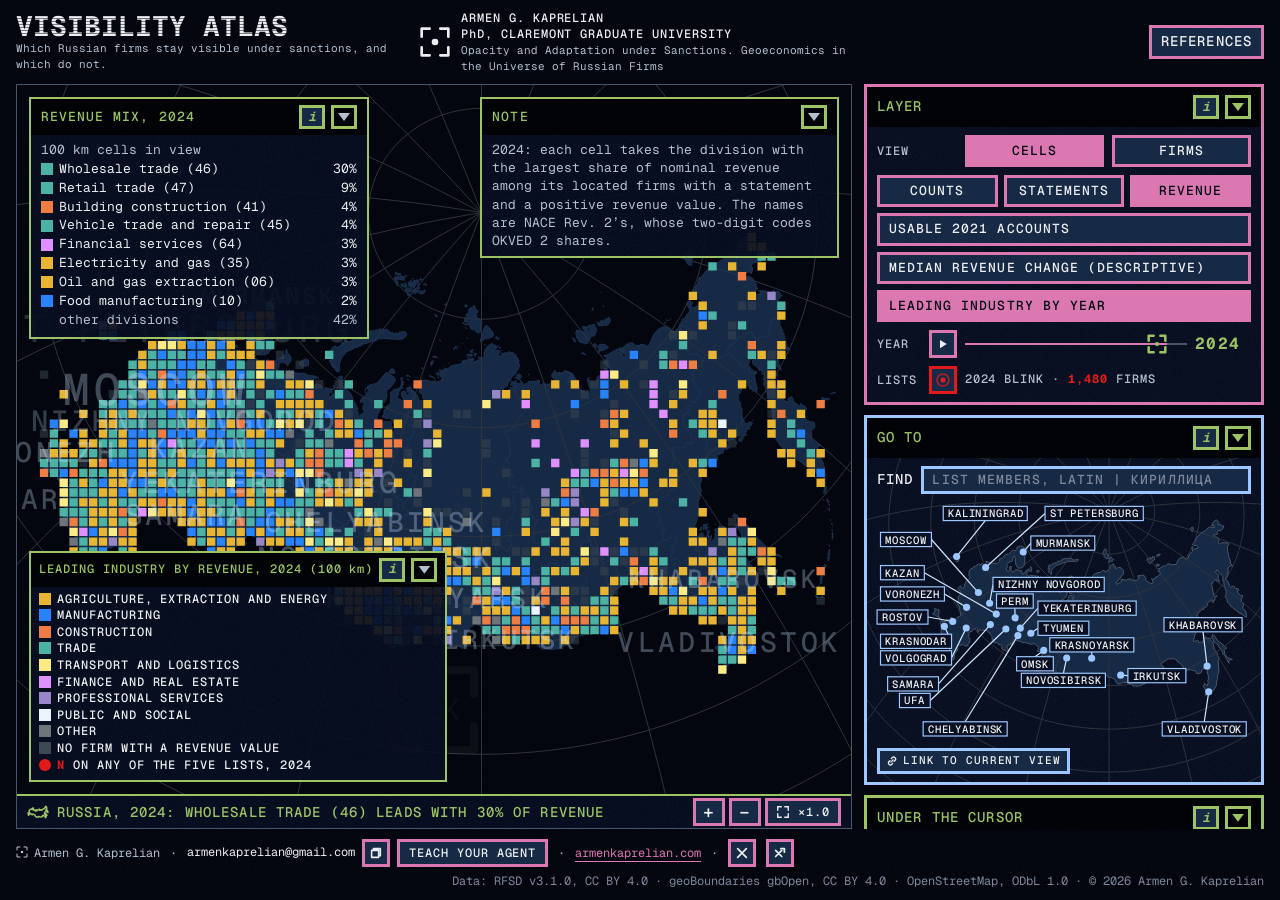
==== commit b894b7cb: "Align the homepage bio, feature the Research chart, and update PhD references" ====
--- a/atlas/index.html
+++ b/atlas/index.html
@@ -6,7 +6,7 @@
 <link rel="icon" href="../favicon.svg" type="image/svg+xml">
 <title>Visibility Atlas</title>
 <meta name="claude:viewport-fit-sides" content="cover">
-<meta name="build" content="local preview ec91ffa5ca37">
+<meta name="build" content="local preview 4ca133dbf0c1">
 <style>
 /* The atlas's and the explainer's Geist Mono, served from their own fonts/ folder (round 36, the author's decision of 2 November 2026, in
    place of IBM Plex Mono's fifteen subset files of round 20): Vercel's variable file, one face for every weight the pages use (400, 500 and
@@ -67,6 +67,7 @@
 a.lockup { color: inherit; text-decoration: none; position: relative; }   /* the way home (28 October 2026): the lock-up links to the author's site, the name in the live fuchsia under the pointer */
 a.lockup:hover .who { color: var(--cursor-live); }
 .byline { text-align: left; min-width: 0; }
+.byline .degree { text-transform: none; }
 .byline .who { font-size: 12px; line-height: 16px; font-weight: 500; text-transform: uppercase; letter-spacing: 0.08em; color: var(--ink); white-space: nowrap; }
 .byline .what { font-size: 11px; line-height: 16px; color: var(--muted); white-space: nowrap; }   /* 11 px (round 11): the lock-up's widest line, 561 px, leaves the outer columns room for the tagline at 1,600 px */
 @media (max-width: 1599px) { .byline .who .sep { display: none; } .byline .who .aff { display: block; } .byline .what { white-space: normal; max-width: 400px; } }   /* below 1,600 px the affiliation on its own line and the title wrapping, so the three groups keep clear of each other (the tagline needs 436 px beside a two-line lock-up) */
@@ -491,7 +492,7 @@
 <svg width="0" height="0" style="position:absolute" aria-hidden="true" focusable="false"><defs><symbol id="mark" viewBox="0 0 24 24"><path d="M2 8V2h6M16 2h6v6M22 16v6h-6M8 22H2v-6" fill="none" stroke="currentColor" stroke-width="2" stroke-linecap="round" stroke-linejoin="round"/><circle cx="12" cy="12" r="2.5" fill="currentColor"/></symbol></defs></svg>
 <header id="hdr">
   <div class="hleft" id="hleft"><h1><span class="striped">Visibility atlas</span></h1><div class="tagline">Which Russian firms stay visible under sanctions, and which do not.</div></div>
-  <a class="lockup" id="lockup" href="https://armenkaprelian.com/" target="_blank" rel="noopener" title="HOME"><svg class="mk" aria-hidden="true" focusable="false"><use href="#mark"/></svg><div class="byline"><div class="who"><span class="name">Armen G. Kaprelian</span><span class="sep"> · </span><span class="aff">PhD Candidate, Claremont Graduate University</span></div><div class="what">Opacity and Adaptation under Sanctions. Geoeconomics in the Universe of Russian Firms</div></div></a>
+  <a class="lockup" id="lockup" href="https://armenkaprelian.com/" target="_blank" rel="noopener" title="HOME"><svg class="mk" aria-hidden="true" focusable="false"><use href="#mark"/></svg><div class="byline"><div class="who"><span class="name">Armen G. Kaprelian</span><span class="sep"> · </span><span class="aff"><span class="degree">PhD</span>, Claremont Graduate University</span></div><div class="what">Opacity and Adaptation under Sanctions. Geoeconomics in the Universe of Russian Firms</div></div></a>
   <div class="hright" id="hright"><button class="btn" id="refsbtn" type="button" aria-haspopup="dialog" aria-controls="refs" aria-expanded="false" title="THE ATLAS’S REFERENCES, LINKS AND NOTES">References</button></div>
 </header>
 <main>
@@ -588,7 +589,7 @@
 <script src="data/series.js"></script>
 <script src="data/statesplit.js"></script>   <!-- the Groups card's state-run row (round 24, M14) -->
 <script src="data/cellsyears.js"></script>
-<script src="data/industry.js" onerror="this.remove()"></script>
+<script src="data/atlas-grids.js" onerror="this.remove()"></script>
 <script src="data/regions.js" onerror="this.remove()"></script>
 <script src="data/treatednational.js" onerror="this.remove()"></script>
 <script src="data/profiles.js" onerror="this.remove()"></script>   <!-- the profiles' counts and medians (round 15, item 9, M12) -->
@@ -602,5 +603,6 @@
 <script src="js/charts.js"></script>
 <script src="js/pixel-field.js"></script>
 <script src="js/agent-guide.js"></script>   <!-- the link the footer's TEACH YOUR AGENT copies, to the guide tools/agent_guide.py builds (agent-guide.md beside the page) -->
+<script src="js/atlas-outlines.js"></script>
 <script src="js/explorer-app.js"></script>
 <!-- Cloudflare Web Analytics --><script type='module' src='https://static.cloudflareinsights.com/beacon.min.js' data-cf-beacon='{"token": "78b9bd8de7fc4aeda663357ef41abbd4"}'></script><!-- End Cloudflare Web Analytics -->
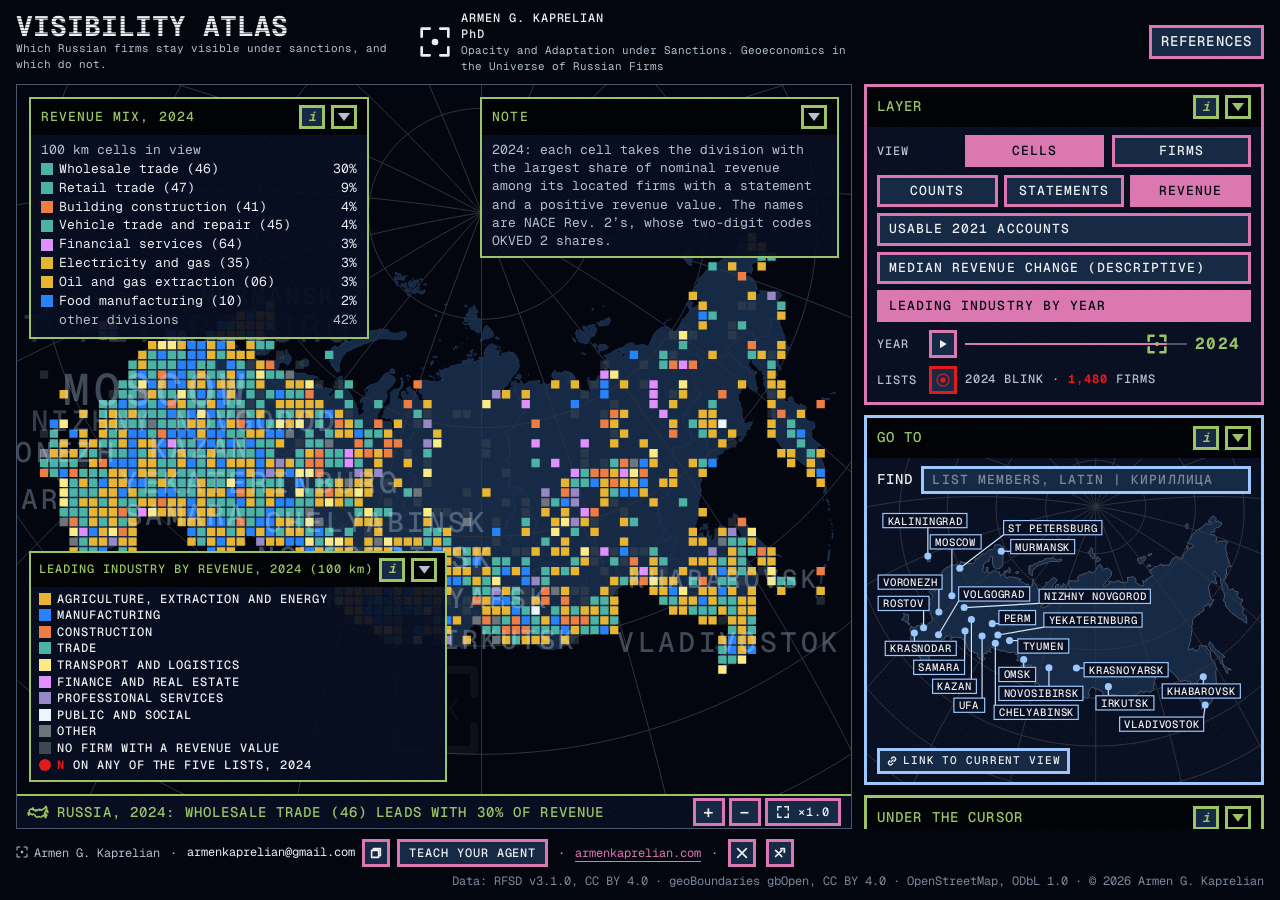
==== commit 05a85fa4: "Refine the Atlas minimap and simplify the Research and Atlas credits" ====
--- a/atlas/index.html
+++ b/atlas/index.html
@@ -6,7 +6,7 @@
 <link rel="icon" href="../favicon.svg" type="image/svg+xml">
 <title>Visibility Atlas</title>
 <meta name="claude:viewport-fit-sides" content="cover">
-<meta name="build" content="local preview 4ca133dbf0c1">
+<meta name="build" content="local preview 68de9ea23a41">
 <style>
 /* The atlas's and the explainer's Geist Mono, served from their own fonts/ folder (round 36, the author's decision of 2 November 2026, in
    place of IBM Plex Mono's fifteen subset files of round 20): Vercel's variable file, one face for every weight the pages use (400, 500 and
@@ -492,7 +492,7 @@
 <svg width="0" height="0" style="position:absolute" aria-hidden="true" focusable="false"><defs><symbol id="mark" viewBox="0 0 24 24"><path d="M2 8V2h6M16 2h6v6M22 16v6h-6M8 22H2v-6" fill="none" stroke="currentColor" stroke-width="2" stroke-linecap="round" stroke-linejoin="round"/><circle cx="12" cy="12" r="2.5" fill="currentColor"/></symbol></defs></svg>
 <header id="hdr">
   <div class="hleft" id="hleft"><h1><span class="striped">Visibility atlas</span></h1><div class="tagline">Which Russian firms stay visible under sanctions, and which do not.</div></div>
-  <a class="lockup" id="lockup" href="https://armenkaprelian.com/" target="_blank" rel="noopener" title="HOME"><svg class="mk" aria-hidden="true" focusable="false"><use href="#mark"/></svg><div class="byline"><div class="who"><span class="name">Armen G. Kaprelian</span><span class="sep"> · </span><span class="aff"><span class="degree">PhD</span>, Claremont Graduate University</span></div><div class="what">Opacity and Adaptation under Sanctions. Geoeconomics in the Universe of Russian Firms</div></div></a>
+  <a class="lockup" id="lockup" href="https://armenkaprelian.com/" target="_blank" rel="noopener" title="HOME"><svg class="mk" aria-hidden="true" focusable="false"><use href="#mark"/></svg><div class="byline"><div class="who"><span class="name">Armen G. Kaprelian</span><span class="sep"> · </span><span class="aff"><span class="degree">PhD</span></span></div><div class="what">Opacity and Adaptation under Sanctions. Geoeconomics in the Universe of Russian Firms</div></div></a>
   <div class="hright" id="hright"><button class="btn" id="refsbtn" type="button" aria-haspopup="dialog" aria-controls="refs" aria-expanded="false" title="THE ATLAS’S REFERENCES, LINKS AND NOTES">References</button></div>
 </header>
 <main>
